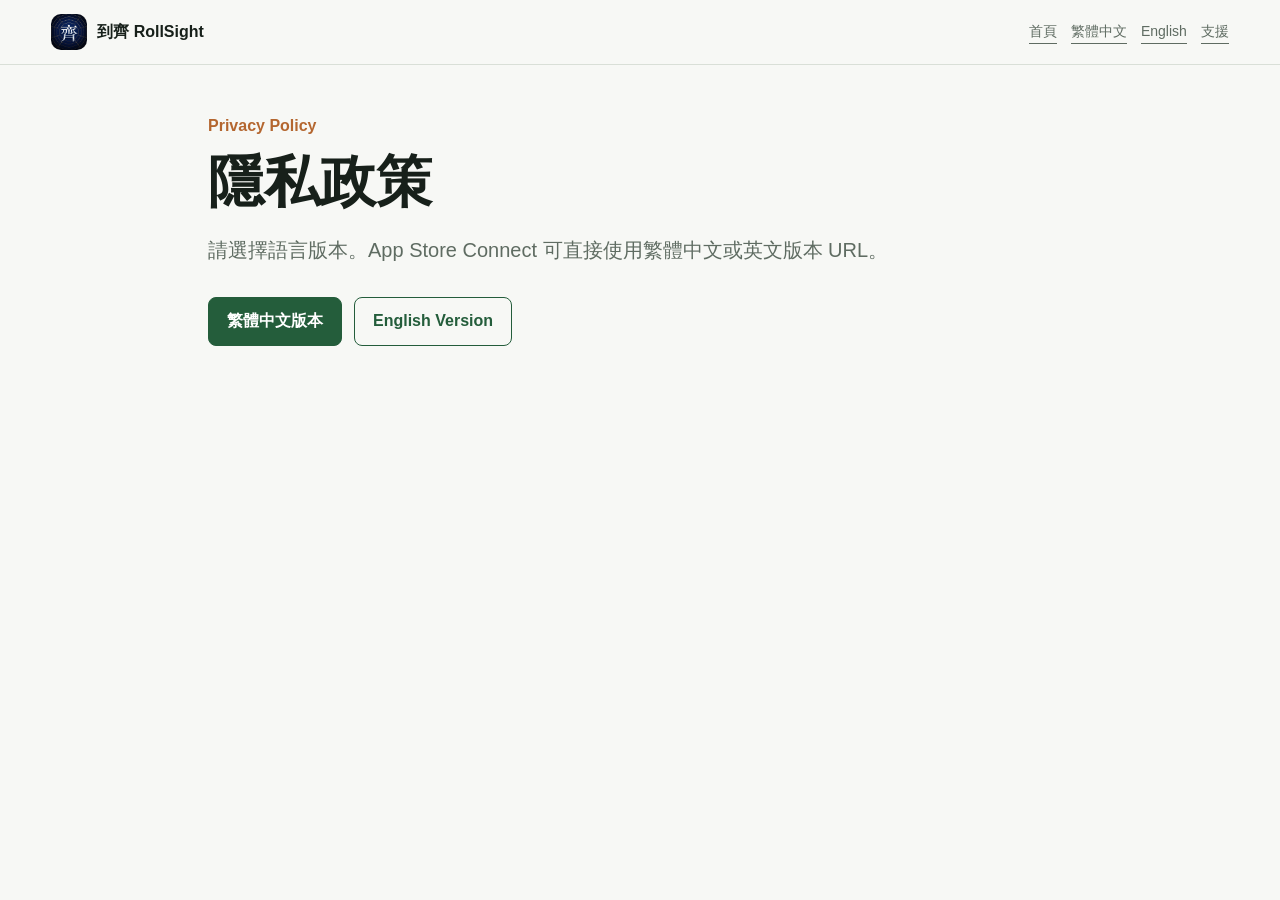
==== privacy/index.html @ 15515a3c "Create RollSight public website" ====
<!doctype html>
<html lang="zh-Hant">
<head>
  <meta charset="utf-8">
  <meta name="viewport" content="width=device-width, initial-scale=1">
  <title>RollSight Privacy Policy</title>
  <meta name="description" content="RollSight 隱私政策與 Privacy Policy。">
  <link rel="icon" href="../assets/icon.png">
  <link rel="stylesheet" href="../styles.css">
</head>
<body class="policy-page">
  <header class="site-header">
    <a class="brand" href="../"><img src="../assets/icon.png" alt="" width="36" height="36"><span>到齊 RollSight</span></a>
    <nav aria-label="主要導覽">
      <a href="../">首頁</a>
      <a href="./index.zh-Hant.html">繁體中文</a>
      <a href="./index.en.html">English</a>
      <a href="../support/">支援</a>
    </nav>
  </header>
  <main>
    <p class="eyebrow">Privacy Policy</p>
    <h1>隱私政策</h1>
    <p class="lead">請選擇語言版本。App Store Connect 可直接使用繁體中文或英文版本 URL。</p>
    <div class="hero-actions">
      <a class="button primary" href="./index.zh-Hant.html">繁體中文版本</a>
      <a class="button secondary" href="./index.en.html">English Version</a>
    </div>
  </main>
</body>
</html>
---- styles.css ----
:root {
  color-scheme: light;
  --bg: #f7f8f5;
  --ink: #17201a;
  --muted: #5f6c62;
  --line: #d9dfd7;
  --panel: #ffffff;
  --primary: #245d3b;
  --primary-ink: #ffffff;
  --accent: #b4662f;
  --soft: #e8eee5;
  font-family: -apple-system, BlinkMacSystemFont, "Segoe UI", "Noto Sans TC", sans-serif;
}

* { box-sizing: border-box; }

body {
  margin: 0;
  background: var(--bg);
  color: var(--ink);
  line-height: 1.65;
}

a { color: inherit; }

.site-header {
  position: sticky;
  top: 0;
  z-index: 10;
  display: flex;
  align-items: center;
  justify-content: space-between;
  gap: 24px;
  padding: 14px clamp(18px, 4vw, 56px);
  background: rgba(247, 248, 245, 0.94);
  border-bottom: 1px solid var(--line);
  backdrop-filter: blur(16px);
}

.brand {
  display: inline-flex;
  align-items: center;
  gap: 10px;
  text-decoration: none;
  font-weight: 800;
}

.brand img {
  border-radius: 10px;
}

nav {
  display: flex;
  flex-wrap: wrap;
  gap: 14px;
  font-size: 14px;
  color: var(--muted);
}

nav a,
.site-footer a,
.text-link {
  text-decoration: none;
  border-bottom: 1px solid currentColor;
}

.hero {
  display: grid;
  grid-template-columns: minmax(0, 1.45fr) minmax(280px, 0.55fr);
  gap: clamp(28px, 5vw, 72px);
  align-items: center;
  min-height: 78vh;
  padding: clamp(56px, 8vw, 104px) clamp(18px, 6vw, 88px) clamp(36px, 6vw, 72px);
}

.eyebrow {
  margin: 0 0 14px;
  color: var(--accent);
  font-weight: 800;
}

h1, h2, h3, p { margin-top: 0; }

h1 {
  max-width: 760px;
  margin-bottom: 22px;
  font-size: clamp(42px, 7vw, 84px);
  line-height: 1.05;
}

h2 {
  margin-bottom: 24px;
  font-size: clamp(28px, 4vw, 44px);
  line-height: 1.15;
}

h3 {
  margin-bottom: 10px;
  font-size: 20px;
}

.lead {
  max-width: 720px;
  color: var(--muted);
  font-size: 20px;
}

.hero-actions {
  display: flex;
  flex-wrap: wrap;
  gap: 12px;
  margin-top: 30px;
}

.button {
  display: inline-flex;
  align-items: center;
  justify-content: center;
  min-height: 46px;
  padding: 10px 18px;
  border: 1px solid var(--primary);
  border-radius: 8px;
  text-decoration: none;
  font-weight: 750;
}

.button.primary {
  background: var(--primary);
  color: var(--primary-ink);
}

.button.secondary {
  background: transparent;
  color: var(--primary);
}

.hero-card {
  padding: 24px;
  background: var(--panel);
  border: 1px solid var(--line);
  border-radius: 8px;
  box-shadow: 0 18px 42px rgba(23, 32, 26, 0.08);
}

.hero-card img {
  width: 104px;
  height: 104px;
  border-radius: 24px;
  display: block;
  margin-bottom: 22px;
}

dl, dd { margin: 0; }

.hero-card div {
  display: flex;
  justify-content: space-between;
  gap: 16px;
  padding: 12px 0;
  border-top: 1px solid var(--line);
}

dt {
  color: var(--muted);
}

dd {
  font-weight: 800;
  text-align: right;
}

.section {
  padding: clamp(52px, 7vw, 88px) clamp(18px, 6vw, 88px);
}

.band {
  background: var(--soft);
  border-block: 1px solid var(--line);
}

.feature-grid {
  display: grid;
  grid-template-columns: repeat(4, minmax(0, 1fr));
  gap: 14px;
}

article {
  min-height: 210px;
  padding: 22px;
  background: var(--panel);
  border: 1px solid var(--line);
  border-radius: 8px;
}

article p,
.steps span,
.narrow {
  color: var(--muted);
}

.steps {
  display: grid;
  grid-template-columns: repeat(4, minmax(0, 1fr));
  gap: 16px;
  margin: 0;
  padding: 0;
  list-style: none;
}

.steps li {
  padding-top: 18px;
  border-top: 3px solid var(--primary);
}

.steps strong,
.steps span {
  display: block;
}

.narrow {
  max-width: 760px;
  font-size: 18px;
}

.site-footer {
  display: flex;
  flex-wrap: wrap;
  gap: 16px;
  justify-content: space-between;
  padding: 24px clamp(18px, 4vw, 56px);
  color: var(--muted);
  border-top: 1px solid var(--line);
}

.policy-page main {
  max-width: 900px;
  margin: 0 auto;
  padding: 48px 18px 80px;
}

.policy-page h1 {
  font-size: clamp(34px, 5vw, 56px);
}

.policy-page table {
  width: 100%;
  border-collapse: collapse;
  margin: 24px 0;
  overflow-wrap: anywhere;
}

.policy-page th,
.policy-page td {
  padding: 12px;
  border: 1px solid var(--line);
  vertical-align: top;
  text-align: left;
}

.policy-page th {
  background: var(--soft);
}

@media (max-width: 920px) {
  .hero,
  .feature-grid,
  .steps {
    grid-template-columns: 1fr;
  }

  .hero {
    min-height: auto;
  }

  .site-header {
    align-items: flex-start;
    flex-direction: column;
  }
}
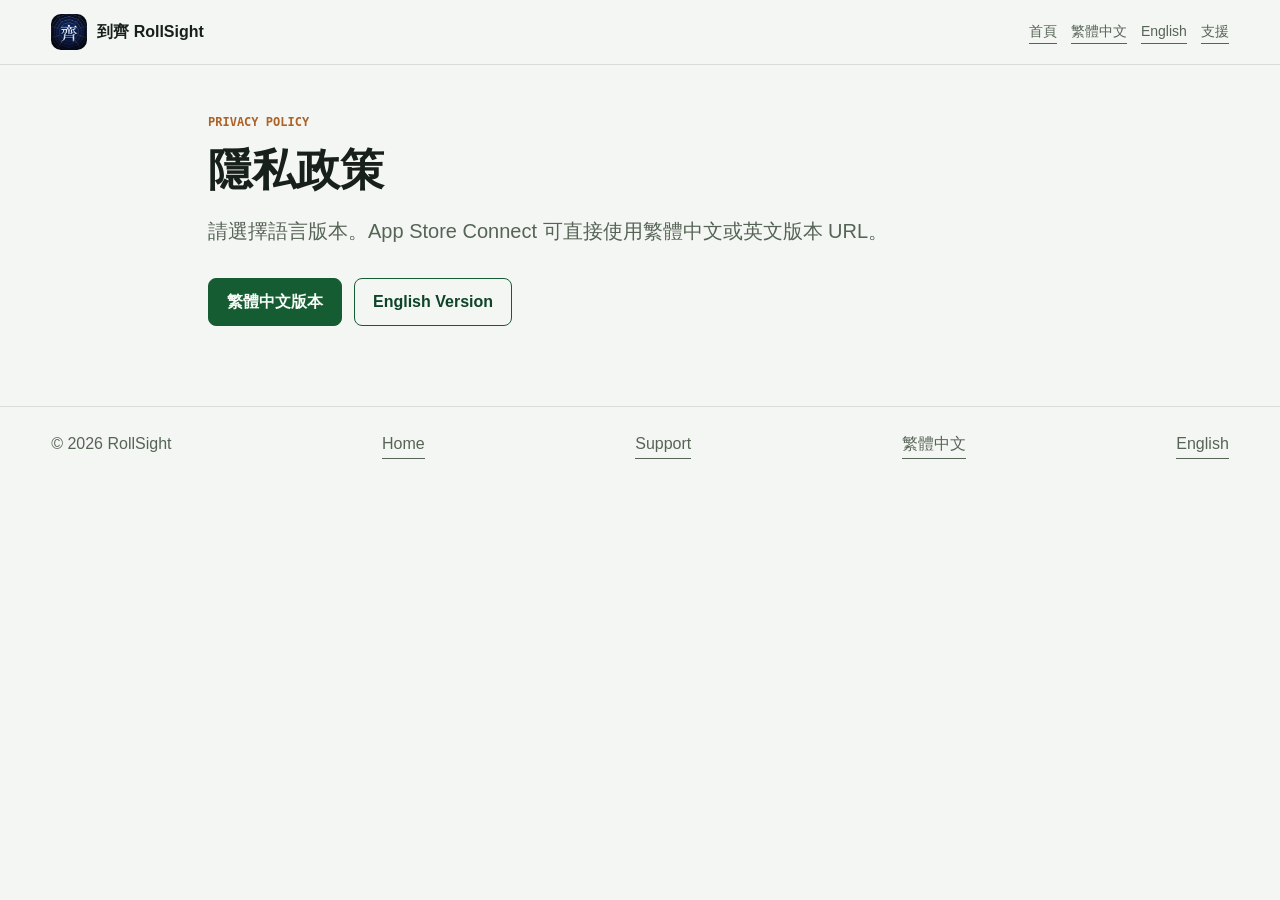
==== commit fdd3fbb2: "feat: reinforce policy support navigation" ====
--- a/privacy/index.html
+++ b/privacy/index.html
@@ -27,5 +27,12 @@
       <a class="button secondary" href="./index.en.html">English Version</a>
     </div>
   </main>
+  <footer class="site-footer">
+    <span>© 2026 RollSight</span>
+    <a href="../">Home</a>
+    <a href="../support/">Support</a>
+    <a href="./index.zh-Hant.html">繁體中文</a>
+    <a href="./index.en.html">English</a>
+  </footer>
 </body>
 </html>
--- a/styles.css
+++ b/styles.css
@@ -1,24 +1,82 @@
 :root {
   color-scheme: light;
-  --bg: #f7f8f5;
-  --ink: #17201a;
-  --muted: #5f6c62;
-  --line: #d9dfd7;
-  --panel: #ffffff;
-  --primary: #245d3b;
-  --primary-ink: #ffffff;
-  --accent: #b4662f;
-  --soft: #e8eee5;
-  font-family: -apple-system, BlinkMacSystemFont, "Segoe UI", "Noto Sans TC", sans-serif;
+
+  --font-sans: -apple-system, BlinkMacSystemFont, "Segoe UI", "Noto Sans TC", "PingFang TC", sans-serif;
+  --font-mono: "SF Mono", "JetBrains Mono", ui-monospace, Menlo, Consolas, monospace;
+
+  --site-surface-page: #f4f6f3;
+  --site-surface-panel: #ffffff;
+  --site-surface-soft: #e9eee8;
+  --site-surface-raised: #fbfcfa;
+  --site-text-primary: #17201a;
+  --site-text-secondary: #566456;
+  --site-text-muted: #738074;
+  --site-text-inverse: #f7fbf7;
+  --site-border-subtle: rgba(50, 68, 52, 0.14);
+  --site-border-strong: rgba(50, 68, 52, 0.28);
+  --site-primary: #155c33;
+  --site-primary-strong: #0f4428;
+  --site-accent: #255fb7;
+  --site-warning: #ad6228;
+  --site-shadow-card: 0 18px 42px rgba(23, 32, 26, 0.08);
+
+  --site-card-radius: 8px;
+  --site-frame-radius: 12px;
+  --site-pill-radius: 999px;
+
+  --site-status-present: #2e7d32;
+  --site-status-incident: #c62828;
+  --site-status-pending: #616161;
+  --site-status-surface: rgba(46, 125, 50, 0.12);
+  --site-status-border: rgba(46, 125, 50, 0.35);
+
+  --theme-preview-bg: var(--site-surface-page);
+  --theme-preview-surface: var(--site-surface-panel);
+  --theme-preview-surface-soft: var(--site-surface-soft);
+  --theme-preview-text: var(--site-text-primary);
+  --theme-preview-muted: var(--site-text-secondary);
+  --theme-preview-border: var(--site-border-subtle);
+  --theme-preview-primary: var(--site-primary);
+  --theme-preview-present: var(--site-status-present);
+  --theme-preview-incident: var(--site-status-incident);
+  --theme-preview-pending: var(--site-status-pending);
+
+  font-family: var(--font-sans);
+}
+
+@media (prefers-color-scheme: dark) {
+  :root {
+    color-scheme: dark;
+    --site-surface-page: #050606;
+    --site-surface-panel: #1c1e1e;
+    --site-surface-soft: #121414;
+    --site-surface-raised: #262828;
+    --site-text-primary: #e4e7e9;
+    --site-text-secondary: #a8b0b8;
+    --site-text-muted: #88929c;
+    --site-text-inverse: #07100b;
+    --site-border-subtle: rgba(180, 195, 210, 0.15);
+    --site-border-strong: rgba(180, 195, 210, 0.3);
+    --site-primary: #387ef0;
+    --site-primary-strong: #5a94e6;
+    --site-accent: #06c755;
+    --site-warning: #ffa000;
+    --site-shadow-card: 0 18px 42px rgba(0, 0, 0, 0.38);
+  }
 }
 
 * { box-sizing: border-box; }
+
+html {
+  scroll-behavior: smooth;
+}
 
 body {
   margin: 0;
-  background: var(--bg);
-  color: var(--ink);
+  background: var(--site-surface-page);
+  color: var(--site-text-primary);
   line-height: 1.65;
+  overflow-x: hidden;
 }
 
 a { color: inherit; }
@@ -32,8 +90,8 @@
   justify-content: space-between;
   gap: 24px;
   padding: 14px clamp(18px, 4vw, 56px);
-  background: rgba(247, 248, 245, 0.94);
-  border-bottom: 1px solid var(--line);
+  background: color-mix(in srgb, var(--site-surface-page) 94%, transparent);
+  border-bottom: 1px solid var(--site-border-subtle);
   backdrop-filter: blur(16px);
 }
 
@@ -54,7 +112,7 @@
   flex-wrap: wrap;
   gap: 14px;
   font-size: 14px;
-  color: var(--muted);
+  color: var(--site-text-secondary);
 }
 
 nav a,
@@ -65,18 +123,43 @@
 }
 
 .hero {
-  display: grid;
-  grid-template-columns: minmax(0, 1.45fr) minmax(280px, 0.55fr);
+  position: relative;
+  display: grid;
+  grid-template-columns: minmax(0, 1.08fr) minmax(320px, 0.72fr);
   gap: clamp(28px, 5vw, 72px);
-  align-items: center;
-  min-height: 78vh;
-  padding: clamp(56px, 8vw, 104px) clamp(18px, 6vw, 88px) clamp(36px, 6vw, 72px);
+  align-items: end;
+  min-height: 82vh;
+  padding: clamp(44px, 7vw, 88px) clamp(18px, 6vw, 88px) clamp(26px, 5vw, 48px);
+}
+
+.hero-copy,
+.hero-showcase {
+  min-width: 0;
+}
+
+.eyebrow,
+.micro-label {
+  font-family: var(--font-mono);
+  font-size: 12px;
+  font-weight: 800;
+  letter-spacing: 0;
+  text-transform: uppercase;
 }
 
 .eyebrow {
   margin: 0 0 14px;
-  color: var(--accent);
-  font-weight: 800;
+  color: var(--site-warning);
+}
+
+.micro-label {
+  display: inline-flex;
+  width: fit-content;
+  margin-bottom: 16px;
+  padding: 4px 8px;
+  color: var(--site-accent);
+  background: color-mix(in srgb, var(--site-accent) 10%, transparent);
+  border: 1px solid color-mix(in srgb, var(--site-accent) 28%, transparent);
+  border-radius: var(--site-pill-radius);
 }
 
 h1, h2, h3, p { margin-top: 0; }
@@ -84,13 +167,18 @@
 h1 {
   max-width: 760px;
   margin-bottom: 22px;
-  font-size: clamp(42px, 7vw, 84px);
+  font-size: 56px;
   line-height: 1.05;
+  overflow-wrap: anywhere;
+}
+
+h1 span {
+  display: block;
 }
 
 h2 {
   margin-bottom: 24px;
-  font-size: clamp(28px, 4vw, 44px);
+  font-size: 36px;
   line-height: 1.15;
 }
 
@@ -101,14 +189,16 @@
 
 .lead {
   max-width: 720px;
-  color: var(--muted);
+  color: var(--site-text-secondary);
   font-size: 20px;
+  overflow-wrap: anywhere;
 }
 
 .hero-actions {
   display: flex;
   flex-wrap: wrap;
   gap: 12px;
+  max-width: 100%;
   margin-top: 30px;
 }
 
@@ -118,84 +208,508 @@
   justify-content: center;
   min-height: 46px;
   padding: 10px 18px;
-  border: 1px solid var(--primary);
-  border-radius: 8px;
+  border: 1px solid var(--site-primary);
+  border-radius: var(--site-card-radius);
   text-decoration: none;
   font-weight: 750;
+  white-space: nowrap;
 }
 
 .button.primary {
-  background: var(--primary);
-  color: var(--primary-ink);
+  background: var(--site-primary);
+  color: var(--site-text-inverse);
 }
 
 .button.secondary {
   background: transparent;
-  color: var(--primary);
-}
-
-.hero-card {
-  padding: 24px;
-  background: var(--panel);
-  border: 1px solid var(--line);
-  border-radius: 8px;
-  box-shadow: 0 18px 42px rgba(23, 32, 26, 0.08);
-}
-
-.hero-card img {
-  width: 104px;
-  height: 104px;
-  border-radius: 24px;
+  color: var(--site-primary-strong);
+}
+
+.hero-showcase {
+  display: grid;
+  justify-items: center;
+  gap: 14px;
+}
+
+.phone-frame {
+  width: min(100%, 330px);
+  max-height: 66vh;
+  padding: 10px;
+  overflow: hidden;
+  background: linear-gradient(180deg, #1b2020, #070909);
+  border: 1px solid var(--site-border-strong);
+  border-radius: 30px;
+  box-shadow: 0 28px 64px rgba(23, 32, 26, 0.2);
+}
+
+.phone-frame img {
   display: block;
-  margin-bottom: 22px;
+  width: 100%;
+  height: auto;
+  border-radius: 22px;
 }
 
 dl, dd { margin: 0; }
 
-.hero-card div {
-  display: flex;
-  justify-content: space-between;
-  gap: 16px;
-  padding: 12px 0;
-  border-top: 1px solid var(--line);
+.hero-metrics {
+  display: grid;
+  grid-template-columns: repeat(3, minmax(0, 1fr));
+  width: min(100%, 420px);
+  background: var(--site-surface-panel);
+  border: 1px solid var(--site-border-subtle);
+  border-radius: var(--site-card-radius);
+  box-shadow: var(--site-shadow-card);
+}
+
+.hero-metrics div {
+  min-width: 0;
+  padding: 12px;
+  border-inline-start: 1px solid var(--site-border-subtle);
+}
+
+.hero-metrics div:first-child {
+  border-inline-start: 0;
+}
+
+.hero-next {
+  position: absolute;
+  right: clamp(18px, 6vw, 88px);
+  bottom: 12px;
+  color: var(--site-text-secondary);
+  font-size: 14px;
+  text-decoration: none;
+  border-bottom: 1px solid currentColor;
 }
 
 dt {
-  color: var(--muted);
+  color: var(--site-text-secondary);
 }
 
 dd {
   font-weight: 800;
-  text-align: right;
+  overflow-wrap: anywhere;
 }
 
 .section {
   padding: clamp(52px, 7vw, 88px) clamp(18px, 6vw, 88px);
 }
 
+.homepage-tabs {
+  border-top: 1px solid var(--site-border-subtle);
+}
+
+.tab-list {
+  position: sticky;
+  top: 65px;
+  z-index: 8;
+  display: flex;
+  gap: 8px;
+  padding: 12px clamp(18px, 6vw, 88px);
+  overflow-x: auto;
+  background: color-mix(in srgb, var(--site-surface-page) 94%, transparent);
+  border-bottom: 1px solid var(--site-border-subtle);
+  backdrop-filter: blur(16px);
+}
+
+.tab-button {
+  display: inline-flex;
+  align-items: center;
+  justify-content: center;
+  min-height: 44px;
+  padding: 8px 14px;
+  color: var(--site-text-secondary);
+  border: 1px solid var(--site-border-subtle);
+  border-radius: var(--site-card-radius);
+  text-decoration: none;
+  white-space: nowrap;
+}
+
+.tab-button[aria-selected="true"] {
+  color: var(--site-text-inverse);
+  background: var(--site-primary);
+  border-color: var(--site-primary);
+}
+
+.tab-panel[hidden] {
+  display: none;
+}
+
+.section-heading {
+  max-width: 900px;
+  margin-bottom: 28px;
+}
+
 .band {
-  background: var(--soft);
-  border-block: 1px solid var(--line);
+  background: var(--site-surface-soft);
+  border-block: 1px solid var(--site-border-subtle);
 }
 
 .feature-grid {
   display: grid;
   grid-template-columns: repeat(4, minmax(0, 1fr));
   gap: 14px;
+}
+
+.feature-grid-pillars {
+  grid-template-columns: repeat(5, minmax(0, 1fr));
+}
+
+.quickstart-grid,
+.manual-index {
+  display: grid;
+  grid-template-columns: repeat(4, minmax(0, 1fr));
+  gap: 14px;
+}
+
+.quickstart-grid {
+  grid-template-columns: repeat(5, minmax(0, 1fr));
+}
+
+.manual-index {
+  grid-template-columns: repeat(5, minmax(0, 1fr));
 }
 
 article {
   min-height: 210px;
   padding: 22px;
-  background: var(--panel);
-  border: 1px solid var(--line);
-  border-radius: 8px;
+  background: var(--site-surface-panel);
+  border: 1px solid var(--site-border-subtle);
+  border-radius: var(--site-card-radius);
 }
 
 article p,
 .steps span,
 .narrow {
-  color: var(--muted);
+  color: var(--site-text-secondary);
+}
+
+.feature-card {
+  display: flex;
+  flex-direction: column;
+  gap: 12px;
+}
+
+.pillar-visual {
+  display: grid;
+  gap: 8px;
+  min-height: 112px;
+  padding: 12px;
+  color: var(--site-text-primary);
+  background: var(--site-surface-soft);
+  border: 1px solid var(--site-border-subtle);
+  border-radius: var(--site-card-radius);
+}
+
+.pillar-visual span,
+.pillar-visual strong {
+  display: inline-flex;
+  align-items: center;
+  justify-content: center;
+  min-height: 28px;
+  padding: 4px 8px;
+  background: var(--site-surface-panel);
+  border: 1px solid var(--site-border-subtle);
+  border-radius: var(--site-card-radius);
+  font-size: 13px;
+  font-weight: 800;
+}
+
+.seat-map-visual {
+  grid-template-columns: repeat(4, minmax(0, 1fr));
+}
+
+.seat-map-visual span {
+  min-height: 22px;
+  padding: 0;
+}
+
+.seat-map-visual span:nth-child(3n + 1) {
+  background: color-mix(in srgb, var(--site-primary) 18%, var(--site-surface-panel));
+}
+
+.report-visual {
+  grid-template-columns: repeat(2, minmax(0, 1fr));
+}
+
+.report-visual strong {
+  color: var(--site-primary-strong);
+  font-family: var(--font-mono);
+  font-size: 20px;
+}
+
+.inbox-visual,
+.trust-visual {
+  align-content: center;
+}
+
+.theme-section {
+  background:
+    linear-gradient(180deg, var(--site-surface-page), var(--site-surface-soft));
+  border-top: 1px solid var(--site-border-subtle);
+}
+
+.screenshot-section {
+  background: var(--site-surface-raised);
+  border-top: 1px solid var(--site-border-subtle);
+}
+
+.screenshot-grid {
+  display: grid;
+  grid-template-columns: repeat(3, minmax(0, 1fr));
+  gap: 18px;
+  max-width: 1180px;
+}
+
+figure {
+  margin: 0;
+  padding: 18px;
+  background: var(--site-surface-panel);
+  border: 1px solid var(--site-border-subtle);
+  border-radius: var(--site-card-radius);
+}
+
+figure img {
+  display: block;
+  width: min(100%, 300px);
+  height: auto;
+  margin: 0 auto;
+  border: 1px solid var(--site-border-subtle);
+  border-radius: 24px;
+  box-shadow: var(--site-shadow-card);
+}
+
+figcaption {
+  margin-top: 14px;
+  color: var(--site-text-secondary);
+  font-size: 15px;
+}
+
+.theme-grid,
+.theme-switcher {
+  display: grid;
+  grid-template-columns: repeat(5, minmax(180px, 1fr));
+  gap: 14px;
+}
+
+.theme-switcher {
+  grid-template-columns: minmax(220px, 0.7fr) minmax(280px, 1fr);
+  align-items: stretch;
+}
+
+.theme-options {
+  display: grid;
+  gap: 10px;
+}
+
+.theme-option {
+  display: grid;
+  grid-template-columns: auto 1fr auto;
+  align-items: center;
+  gap: 10px;
+  min-height: 48px;
+  padding: 10px 12px;
+  color: var(--site-text-primary);
+  background: var(--site-surface-panel);
+  border: 1px solid var(--site-border-subtle);
+  border-radius: var(--site-card-radius);
+  font: inherit;
+  text-align: left;
+}
+
+.theme-option[aria-pressed="true"] {
+  border-color: var(--site-primary);
+  box-shadow: inset 0 0 0 1px var(--site-primary);
+}
+
+.theme-option small {
+  min-width: 36px;
+  color: var(--site-primary-strong);
+  font-size: 12px;
+  font-weight: 800;
+  text-align: right;
+}
+
+.theme-swatch {
+  width: 18px;
+  height: 18px;
+  background: var(--theme-preview-primary);
+  border: 1px solid var(--site-border-strong);
+  border-radius: var(--site-pill-radius);
+}
+
+.theme-option[data-theme-option="dark"] .theme-swatch {
+  background: #387ef0;
+}
+
+.theme-option[data-theme-option="lowlight"] .theme-swatch {
+  background: #8c1923;
+}
+
+.theme-option[data-theme-option="camo"] .theme-swatch {
+  background: #8a9279;
+}
+
+.theme-option[data-theme-option="nv"] .theme-swatch {
+  background: #00ff41;
+}
+
+.theme-card {
+  min-height: 0;
+  color: var(--theme-preview-text);
+  background: var(--theme-preview-bg);
+  border-color: var(--theme-preview-border);
+  box-shadow: none;
+}
+
+.theme-card h3 {
+  color: var(--theme-preview-text);
+}
+
+.theme-card .micro-label {
+  color: var(--theme-preview-primary);
+  background: color-mix(in srgb, var(--theme-preview-primary) 14%, transparent);
+  border-color: color-mix(in srgb, var(--theme-preview-primary) 42%, transparent);
+}
+
+[data-theme-preview="light"] {
+  --theme-preview-bg: #f2f4f2;
+  --theme-preview-surface: #ffffff;
+  --theme-preview-surface-soft: #e8ece8;
+  --theme-preview-text: #1c201c;
+  --theme-preview-muted: #5a695a;
+  --theme-preview-border: rgba(60, 80, 60, 0.2);
+  --theme-preview-primary: #006e2b;
+  --theme-preview-present: #2e7d32;
+  --theme-preview-incident: #c62828;
+  --theme-preview-pending: #616161;
+}
+
+[data-theme-preview="dark"] {
+  --theme-preview-bg: #000000;
+  --theme-preview-surface: #1c1e1e;
+  --theme-preview-surface-soft: #303232;
+  --theme-preview-text: #e4e7e9;
+  --theme-preview-muted: #9ba3ac;
+  --theme-preview-border: rgba(180, 195, 210, 0.3);
+  --theme-preview-primary: #387ef0;
+  --theme-preview-present: #4caf50;
+  --theme-preview-incident: #e53935;
+  --theme-preview-pending: #9e9e9e;
+}
+
+[data-theme-preview="lowlight"] {
+  --theme-preview-bg: #020101;
+  --theme-preview-surface: #080304;
+  --theme-preview-surface-soft: #1a0a0d;
+  --theme-preview-text: #af1e2d;
+  --theme-preview-muted: #641620;
+  --theme-preview-border: rgba(80, 18, 25, 0.5);
+  --theme-preview-primary: #8c1923;
+  --theme-preview-present: #c82430;
+  --theme-preview-incident: #5a080e;
+  --theme-preview-pending: #3c0c12;
+}
+
+[data-theme-preview="camo"] {
+  --theme-preview-bg: #242a1f;
+  --theme-preview-surface: #2e3526;
+  --theme-preview-surface-soft: #48523a;
+  --theme-preview-text: #eaebe1;
+  --theme-preview-muted: #bcbfae;
+  --theme-preview-border: rgba(103, 110, 88, 0.5);
+  --theme-preview-primary: #8a9279;
+  --theme-preview-present: #7e945e;
+  --theme-preview-incident: #a65c4c;
+  --theme-preview-pending: #757e69;
+}
+
+[data-theme-preview="nv"] {
+  --theme-preview-bg: #000000;
+  --theme-preview-surface: #0a0f0a;
+  --theme-preview-surface-soft: #0f1a0f;
+  --theme-preview-text: #00ff41;
+  --theme-preview-muted: #00cc33;
+  --theme-preview-border: rgba(0, 77, 24, 0.5);
+  --theme-preview-primary: #00ff41;
+  --theme-preview-present: #00ff41;
+  --theme-preview-incident: #ff3300;
+  --theme-preview-pending: #009922;
+}
+
+.screenshot-frame {
+  margin-top: 18px;
+  padding: 14px;
+  background: var(--theme-preview-surface);
+  border: 1px solid var(--theme-preview-border);
+  border-radius: var(--site-frame-radius);
+  box-shadow: inset 0 0 0 1px color-mix(in srgb, var(--theme-preview-primary) 12%, transparent);
+}
+
+.frame-bar {
+  width: 42%;
+  height: 5px;
+  margin-bottom: 16px;
+  background: var(--theme-preview-primary);
+  border-radius: var(--site-pill-radius);
+}
+
+.mock-row {
+  display: flex;
+  align-items: center;
+  justify-content: space-between;
+  gap: 12px;
+  padding: 12px;
+  color: var(--theme-preview-text);
+  background: var(--theme-preview-surface-soft);
+  border: 1px solid var(--theme-preview-border);
+  border-radius: var(--site-card-radius);
+}
+
+.mock-row span,
+.mock-row b {
+  font-family: var(--font-mono);
+  font-size: 13px;
+}
+
+.mock-row span {
+  color: var(--theme-preview-primary);
+  font-weight: 800;
+}
+
+.pill-row {
+  display: flex;
+  flex-wrap: wrap;
+  gap: 8px;
+  margin-top: 12px;
+}
+
+.status-pill {
+  display: inline-flex;
+  align-items: center;
+  min-height: 26px;
+  padding: 3px 8px;
+  font-size: 12px;
+  font-weight: 800;
+  border: 1px solid;
+  border-radius: var(--site-pill-radius);
+}
+
+.status-pill.present {
+  color: var(--theme-preview-present);
+  background: color-mix(in srgb, var(--theme-preview-present) 14%, transparent);
+  border-color: color-mix(in srgb, var(--theme-preview-present) 45%, transparent);
+}
+
+.status-pill.incident {
+  color: var(--theme-preview-incident);
+  background: color-mix(in srgb, var(--theme-preview-incident) 14%, transparent);
+  border-color: color-mix(in srgb, var(--theme-preview-incident) 45%, transparent);
+}
+
+.status-pill.pending {
+  color: var(--theme-preview-pending);
+  background: color-mix(in srgb, var(--theme-preview-pending) 14%, transparent);
+  border-color: color-mix(in srgb, var(--theme-preview-pending) 45%, transparent);
 }
 
 .steps {
@@ -207,9 +721,13 @@
   list-style: none;
 }
 
+.steps-five {
+  grid-template-columns: repeat(5, minmax(0, 1fr));
+}
+
 .steps li {
   padding-top: 18px;
-  border-top: 3px solid var(--primary);
+  border-top: 3px solid var(--site-primary);
 }
 
 .steps strong,
@@ -228,8 +746,27 @@
   gap: 16px;
   justify-content: space-between;
   padding: 24px clamp(18px, 4vw, 56px);
-  color: var(--muted);
-  border-top: 1px solid var(--line);
+  color: var(--site-text-secondary);
+  border-top: 1px solid var(--site-border-subtle);
+}
+
+.manual-section {
+  display: flex;
+  align-items: end;
+  justify-content: space-between;
+  gap: 24px;
+  background: var(--site-surface-soft);
+  border-top: 1px solid var(--site-border-subtle);
+}
+
+.manual-copy {
+  max-width: 760px;
+}
+
+.manual-actions {
+  display: flex;
+  flex-wrap: wrap;
+  gap: 12px;
 }
 
 .policy-page main {
@@ -239,7 +776,7 @@
 }
 
 .policy-page h1 {
-  font-size: clamp(34px, 5vw, 56px);
+  font-size: 44px;
 }
 
 .policy-page table {
@@ -252,28 +789,137 @@
 .policy-page th,
 .policy-page td {
   padding: 12px;
-  border: 1px solid var(--line);
+  border: 1px solid var(--site-border-subtle);
   vertical-align: top;
   text-align: left;
 }
 
 .policy-page th {
-  background: var(--soft);
+  background: var(--site-surface-soft);
+}
+
+@media (max-width: 1180px) {
+  .theme-grid,
+  .theme-switcher,
+  .feature-grid-pillars,
+  .quickstart-grid,
+  .manual-index,
+  .steps-five {
+    grid-template-columns: repeat(2, minmax(0, 1fr));
+  }
 }
 
 @media (max-width: 920px) {
   .hero,
+  .theme-switcher,
   .feature-grid,
-  .steps {
+  .quickstart-grid,
+  .manual-index,
+  .steps,
+  .steps-five,
+  .screenshot-grid {
     grid-template-columns: 1fr;
   }
 
   .hero {
     min-height: auto;
+    align-items: start;
+    padding-bottom: 54px;
   }
 
   .site-header {
     align-items: flex-start;
     flex-direction: column;
   }
-}
+
+  .tab-list {
+    top: 113px;
+  }
+
+  .manual-section {
+    align-items: flex-start;
+    flex-direction: column;
+  }
+
+  .hero-next {
+    right: auto;
+    left: 30px;
+    bottom: 18px;
+  }
+}
+
+@media (max-width: 620px) {
+  .theme-grid {
+    grid-template-columns: 1fr;
+  }
+
+  .hero {
+    gap: 24px;
+    padding-top: 36px;
+  }
+
+  .hero-copy,
+  .hero-showcase {
+    max-width: calc(100vw - 60px);
+  }
+
+  h1 {
+    max-width: 300px;
+  }
+
+  .lead {
+    max-width: 280px;
+  }
+
+  .hero-actions {
+    display: grid;
+    grid-template-columns: repeat(2, minmax(0, 1fr));
+    width: min(100%, 330px);
+    gap: 10px;
+    margin-top: 22px;
+  }
+
+  .button {
+    min-height: 44px;
+    padding: 9px 10px;
+    font-size: 15px;
+  }
+
+  .phone-frame {
+    width: min(100%, 220px);
+    max-height: 24vh;
+    padding: 8px;
+    border-radius: 24px;
+  }
+
+  .phone-frame img {
+    border-radius: 18px;
+  }
+
+  h1 {
+    font-size: 34px;
+    word-break: break-all;
+  }
+
+  h2,
+  .policy-page h1 {
+    font-size: 30px;
+  }
+
+  .lead {
+    font-size: 17px;
+    word-break: break-all;
+  }
+
+  .hero-metrics {
+    display: none;
+  }
+
+  figure {
+    padding: 14px;
+  }
+
+  figure img {
+    width: min(100%, 240px);
+  }
+}
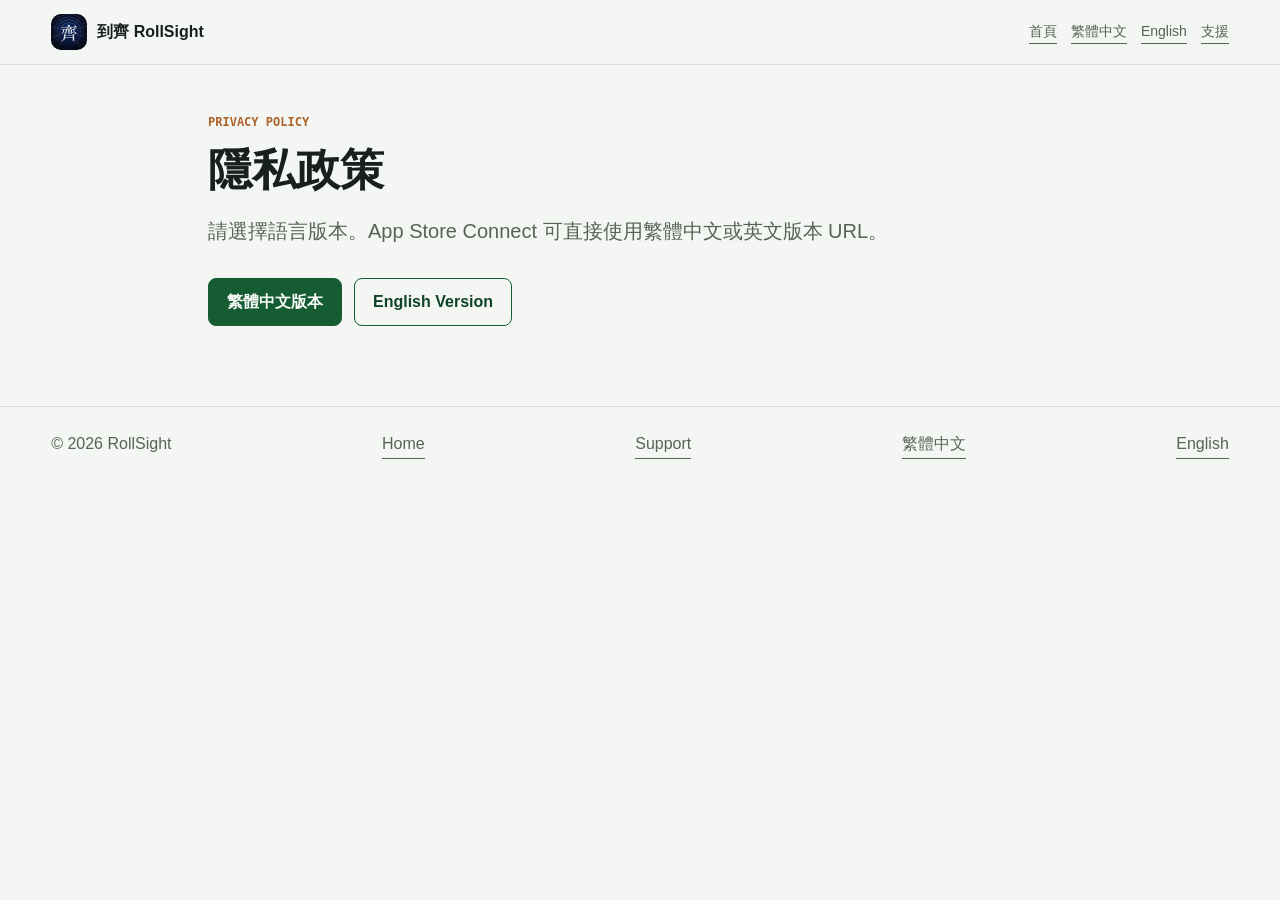
==== commit 6281e0e3: "Tighten RWD and asset QA" ====
--- a/privacy/index.html
+++ b/privacy/index.html
@@ -5,12 +5,12 @@
   <meta name="viewport" content="width=device-width, initial-scale=1">
   <title>RollSight Privacy Policy</title>
   <meta name="description" content="RollSight 隱私政策與 Privacy Policy。">
-  <link rel="icon" href="../assets/icon.png">
+  <link rel="icon" href="../assets/site-icon.png">
   <link rel="stylesheet" href="../styles.css">
 </head>
 <body class="policy-page">
   <header class="site-header">
-    <a class="brand" href="../"><img src="../assets/icon.png" alt="" width="36" height="36"><span>到齊 RollSight</span></a>
+    <a class="brand" href="../"><img src="../assets/site-icon.png" alt="" width="36" height="36"><span>到齊 RollSight</span></a>
     <nav aria-label="主要導覽">
       <a href="../">首頁</a>
       <a href="./index.zh-Hant.html">繁體中文</a>
--- a/styles.css
+++ b/styles.css
@@ -355,7 +355,8 @@
 }
 
 .quickstart-grid,
-.manual-index {
+.manual-index,
+.trust-grid {
   display: grid;
   grid-template-columns: repeat(4, minmax(0, 1fr));
   gap: 14px;
@@ -367,6 +368,11 @@
 
 .manual-index {
   grid-template-columns: repeat(5, minmax(0, 1fr));
+}
+
+.trust-grid {
+  grid-template-columns: repeat(3, minmax(0, 1fr));
+  max-width: 1080px;
 }
 
 article {
@@ -448,6 +454,11 @@
   border-top: 1px solid var(--site-border-subtle);
 }
 
+.trust-section {
+  background: var(--site-surface-page);
+  border-top: 1px solid var(--site-border-subtle);
+}
+
 .screenshot-section {
   background: var(--site-surface-raised);
   border-top: 1px solid var(--site-border-subtle);
@@ -779,6 +790,11 @@
   font-size: 44px;
 }
 
+.policy-page p,
+.policy-page li {
+  overflow-wrap: anywhere;
+}
+
 .policy-page table {
   width: 100%;
   border-collapse: collapse;
@@ -804,6 +820,7 @@
   .feature-grid-pillars,
   .quickstart-grid,
   .manual-index,
+  .trust-grid,
   .steps-five {
     grid-template-columns: repeat(2, minmax(0, 1fr));
   }
@@ -815,6 +832,7 @@
   .feature-grid,
   .quickstart-grid,
   .manual-index,
+  .trust-grid,
   .steps,
   .steps-five,
   .screenshot-grid {
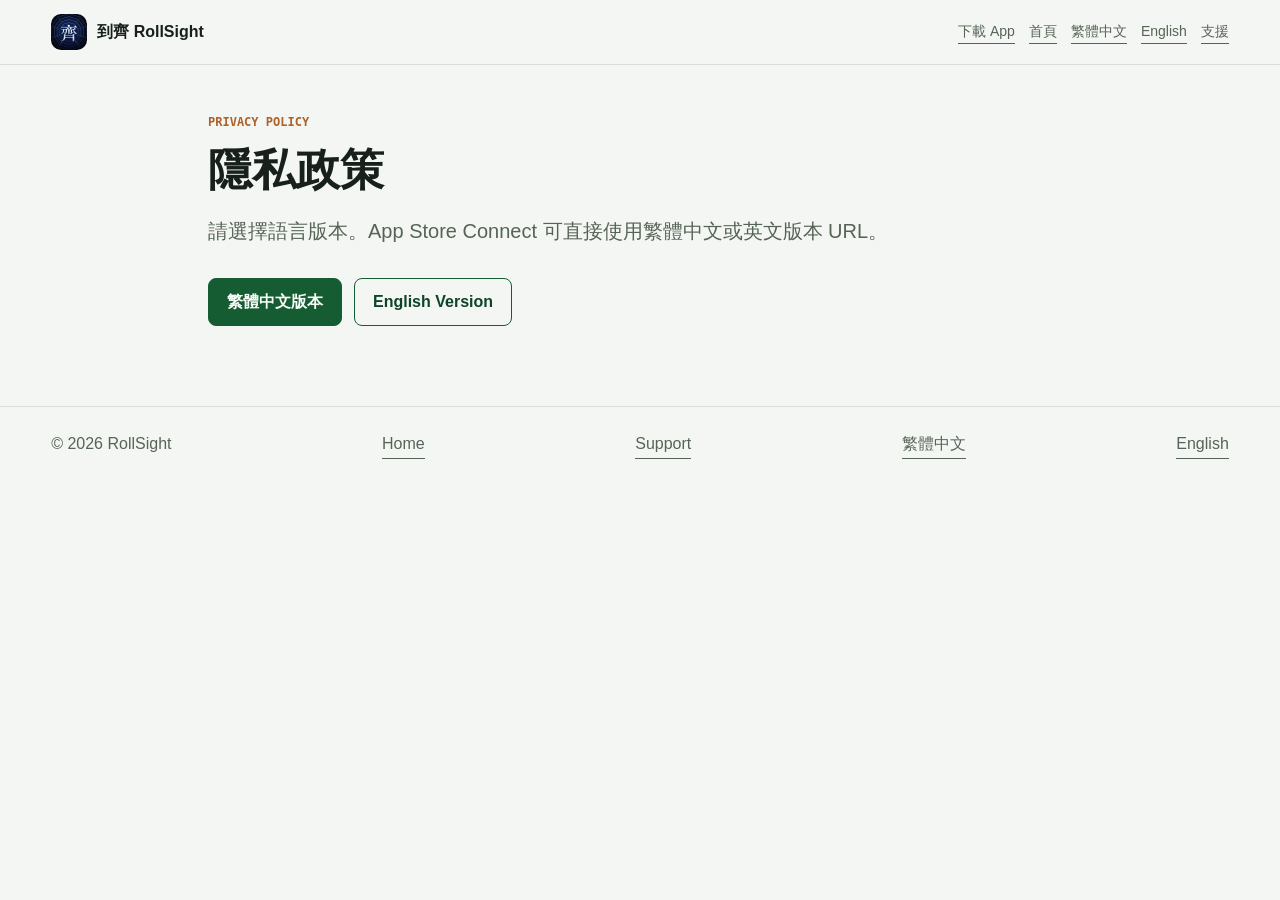
==== commit 94b87494: "Add App Store download links" ====
--- a/privacy/index.html
+++ b/privacy/index.html
@@ -12,6 +12,7 @@
   <header class="site-header">
     <a class="brand" href="../"><img src="../assets/site-icon.png" alt="" width="36" height="36"><span>到齊 RollSight</span></a>
     <nav aria-label="主要導覽">
+      <a href="https://apps.apple.com/tw/app/%E5%88%B0%E9%BD%8A-rollsight/id6762076423" target="_blank" rel="noopener noreferrer">下載 App</a>
       <a href="../">首頁</a>
       <a href="./index.zh-Hant.html">繁體中文</a>
       <a href="./index.en.html">English</a>
--- a/styles.css
+++ b/styles.css
@@ -464,16 +464,87 @@
   border-top: 1px solid var(--site-border-subtle);
 }
 
+.flow-stack {
+  display: grid;
+  gap: 18px;
+  max-width: 1440px;
+}
+
+.feature-flow {
+  display: grid;
+  grid-template-columns: minmax(220px, 0.42fr) minmax(0, 1fr);
+  gap: 22px;
+  align-items: start;
+  min-height: 0;
+  padding: 20px;
+}
+
+.feature-flow-compact .flow-track {
+  grid-template-columns: repeat(4, minmax(0, 1fr));
+  justify-content: start;
+}
+
+.flow-copy {
+  position: sticky;
+  top: 142px;
+  min-width: 0;
+}
+
+.flow-copy p {
+  color: var(--site-text-secondary);
+}
+
+.flow-track {
+  display: grid;
+  grid-template-columns: repeat(4, minmax(0, 1fr));
+  gap: 14px;
+  min-width: 0;
+}
+
+.flow-step {
+  position: relative;
+}
+
+.flow-step::after {
+  position: absolute;
+  top: 142px;
+  right: -20px;
+  z-index: 1;
+  width: 28px;
+  height: 2px;
+  background: var(--site-border-strong);
+  content: "";
+}
+
+.flow-step:last-child::after {
+  content: none;
+}
+
+.step-number {
+  display: inline-flex;
+  align-items: center;
+  justify-content: center;
+  width: 34px;
+  min-height: 26px;
+  margin-bottom: 10px;
+  color: var(--site-text-inverse);
+  background: var(--site-primary);
+  border-radius: var(--site-card-radius);
+  font-family: var(--font-mono);
+  font-size: 12px;
+  font-weight: 800;
+}
+
 .screenshot-grid {
   display: grid;
-  grid-template-columns: repeat(3, minmax(0, 1fr));
-  gap: 18px;
-  max-width: 1180px;
+  grid-template-columns: repeat(4, minmax(0, 1fr));
+  gap: 16px;
+  max-width: 1360px;
 }
 
 figure {
   margin: 0;
-  padding: 18px;
+  padding: 14px;
   background: var(--site-surface-panel);
   border: 1px solid var(--site-border-subtle);
   border-radius: var(--site-card-radius);
@@ -481,7 +552,7 @@
 
 figure img {
   display: block;
-  width: min(100%, 300px);
+  width: min(100%, 260px);
   height: auto;
   margin: 0 auto;
   border: 1px solid var(--site-border-subtle);
@@ -780,6 +851,296 @@
   gap: 12px;
 }
 
+.manual-card {
+  display: flex;
+  flex-direction: column;
+  gap: 10px;
+}
+
+.manual-card .text-link {
+  width: fit-content;
+  margin-top: auto;
+  color: var(--site-primary-strong);
+  font-weight: 800;
+}
+
+.guide-hero {
+  display: grid;
+  grid-template-columns: minmax(0, 0.92fr) minmax(280px, 0.58fr);
+  gap: clamp(24px, 5vw, 64px);
+  align-items: end;
+  padding: clamp(44px, 7vw, 84px) clamp(18px, 6vw, 88px);
+  border-bottom: 1px solid var(--site-border-subtle);
+}
+
+.guide-hero-card {
+  min-height: 0;
+  background:
+    linear-gradient(145deg, color-mix(in srgb, var(--site-primary) 12%, transparent), transparent 58%),
+    var(--site-surface-panel);
+}
+
+.guide-hero-card dl {
+  display: grid;
+  gap: 12px;
+}
+
+.guide-hero-card dl > div {
+  display: flex;
+  align-items: center;
+  justify-content: space-between;
+  gap: 12px;
+  padding-bottom: 10px;
+  border-bottom: 1px solid var(--site-border-subtle);
+}
+
+.guide-hero-card dl > div:last-child {
+  padding-bottom: 0;
+  border-bottom: 0;
+}
+
+.guide-book-card {
+  align-self: stretch;
+  overflow: hidden;
+}
+
+.guide-book-stack {
+  display: grid;
+  gap: 10px;
+  margin: 18px 0;
+}
+
+.guide-book-tab {
+  display: grid;
+  grid-template-columns: 72px minmax(0, 1fr);
+  column-gap: 14px;
+  row-gap: 2px;
+  align-items: center;
+  min-height: 74px;
+  padding: 14px 16px;
+  color: var(--site-text-primary);
+  background: color-mix(in srgb, var(--site-surface-soft) 78%, #ffffff);
+  border: 1px solid var(--site-border-subtle);
+  border-left: 6px solid var(--site-primary);
+  border-radius: 14px;
+  text-decoration: none;
+  box-shadow: 0 14px 26px rgba(15, 23, 42, 0.06);
+  transition: transform 160ms ease, border-color 160ms ease, box-shadow 160ms ease;
+}
+
+.guide-book-tab:nth-child(2) {
+  margin-left: 18px;
+}
+
+.guide-book-tab:nth-child(3) {
+  margin-left: 36px;
+}
+
+.guide-book-tab:nth-child(4) {
+  margin-left: 18px;
+}
+
+.guide-book-tab:hover,
+.guide-book-tab:focus-visible {
+  transform: translateY(-2px);
+  border-color: color-mix(in srgb, var(--site-primary) 42%, var(--site-border-subtle));
+  box-shadow: 0 20px 34px rgba(15, 23, 42, 0.10);
+}
+
+.guide-book-tab span {
+  grid-row: span 2;
+  color: var(--site-primary-strong);
+  font-size: 14px;
+  font-weight: 900;
+  letter-spacing: 0;
+  white-space: nowrap;
+}
+
+.guide-book-tab strong {
+  min-width: 0;
+  overflow-wrap: anywhere;
+  font-size: clamp(18px, 2vw, 24px);
+  line-height: 1.18;
+}
+
+.guide-book-tab small {
+  color: var(--site-text-secondary);
+  font-size: 14px;
+  font-weight: 760;
+}
+
+.guide-quick-facts {
+  margin-top: 16px;
+}
+
+.guide-nav {
+  display: grid;
+  grid-template-columns: repeat(5, minmax(0, 1fr));
+  gap: 10px;
+  padding: 14px clamp(18px, 6vw, 88px);
+  background: var(--site-surface-soft);
+  border-bottom: 1px solid var(--site-border-subtle);
+}
+
+.guide-nav a {
+  display: inline-flex;
+  align-items: center;
+  justify-content: center;
+  min-height: 42px;
+  padding: 8px 12px;
+  color: var(--site-primary-strong);
+  background: var(--site-surface-panel);
+  border: 1px solid var(--site-border-subtle);
+  border-radius: var(--site-card-radius);
+  text-decoration: none;
+  font-weight: 800;
+  text-align: center;
+}
+
+.guide-section {
+  display: grid;
+  grid-template-columns: minmax(220px, 0.36fr) minmax(0, 1fr);
+  gap: 24px;
+  align-items: start;
+  border-top: 1px solid var(--site-border-subtle);
+}
+
+.guide-section:first-of-type {
+  border-top: 0;
+}
+
+.guide-section-heading {
+  position: sticky;
+  top: 92px;
+}
+
+.guide-panel-grid {
+  display: grid;
+  grid-template-columns: repeat(3, minmax(0, 1fr));
+  gap: 14px;
+}
+
+.guide-panel {
+  min-height: 0;
+}
+
+.guide-onboarding-card {
+  position: relative;
+  min-height: 0;
+  padding: clamp(22px, 4vw, 38px);
+  background: var(--site-surface-panel);
+  border: 1px solid var(--site-border-subtle);
+  border-radius: 20px;
+  box-shadow: var(--site-shadow-card);
+}
+
+.guide-onboarding-card h3 {
+  margin-bottom: 6px;
+  font-size: clamp(28px, 4vw, 44px);
+}
+
+.guide-onboarding-card > p {
+  margin-bottom: 22px;
+  color: var(--site-text-secondary);
+  font-size: 20px;
+  font-weight: 760;
+}
+
+.guide-onboarding-card ol {
+  display: grid;
+  gap: 16px;
+  margin: 0;
+  padding: 0;
+  list-style: none;
+}
+
+.guide-onboarding-card li {
+  display: grid;
+  grid-template-columns: 64px minmax(0, 1fr);
+  gap: 16px;
+  align-items: start;
+  padding: 20px;
+  background: var(--site-surface-soft);
+  border: 1px solid var(--site-border-subtle);
+  border-radius: 18px;
+}
+
+.guide-onboarding-card li > span {
+  display: inline-flex;
+  align-items: center;
+  justify-content: center;
+  width: 50px;
+  min-height: 50px;
+  color: #ffffff;
+  background: #06c755;
+  border-radius: var(--site-pill-radius);
+  font-size: 26px;
+  font-weight: 900;
+}
+
+.guide-onboarding-card li strong {
+  display: block;
+  margin-bottom: 4px;
+  color: var(--site-text-primary);
+  font-size: 22px;
+}
+
+.guide-onboarding-card li p {
+  margin: 0;
+  color: var(--site-text-secondary);
+  font-size: 18px;
+  font-weight: 700;
+}
+
+.guide-close-button {
+  position: absolute;
+  top: 24px;
+  right: 24px;
+  width: 38px;
+  min-height: 38px;
+  color: var(--site-text-secondary);
+  background: transparent;
+  border: 0;
+  font-size: 34px;
+  line-height: 1;
+}
+
+.guide-primary-action {
+  display: flex;
+  align-items: center;
+  justify-content: center;
+  min-height: 66px;
+  margin-top: 22px;
+  color: #ffffff;
+  background: linear-gradient(135deg, #007a33, #06c755);
+  border-radius: 18px;
+  font-size: clamp(20px, 3vw, 30px);
+  font-weight: 900;
+  text-align: center;
+}
+
+.guide-panel strong {
+  display: block;
+  margin-bottom: 8px;
+  color: var(--site-text-primary);
+}
+
+.guide-fact-list {
+  display: grid;
+  gap: 10px;
+  margin: 0;
+  padding: 0;
+  list-style: none;
+}
+
+.guide-fact-list li {
+  padding: 12px 14px;
+  color: var(--site-text-secondary);
+  background: var(--site-surface-panel);
+  border: 1px solid var(--site-border-subtle);
+  border-radius: var(--site-card-radius);
+}
+
 .policy-page main {
   max-width: 900px;
   margin: 0 auto;
@@ -821,8 +1182,27 @@
   .quickstart-grid,
   .manual-index,
   .trust-grid,
-  .steps-five {
+  .feature-flow,
+  .screenshot-grid,
+  .steps-five,
+  .guide-nav,
+  .guide-panel-grid {
     grid-template-columns: repeat(2, minmax(0, 1fr));
+  }
+
+  .feature-flow,
+  .guide-section,
+  .guide-hero {
+    grid-template-columns: 1fr;
+  }
+
+  .flow-copy,
+  .guide-section-heading {
+    position: static;
+  }
+
+  .feature-flow-compact .flow-track {
+    grid-template-columns: repeat(4, minmax(0, 1fr));
   }
 }
 
@@ -833,10 +1213,25 @@
   .quickstart-grid,
   .manual-index,
   .trust-grid,
+  .flow-track,
   .steps,
   .steps-five,
-  .screenshot-grid {
-    grid-template-columns: 1fr;
+  .screenshot-grid,
+  .guide-panel-grid {
+    grid-template-columns: repeat(2, minmax(0, 1fr));
+  }
+
+  .feature-flow-compact .flow-track {
+    grid-template-columns: repeat(2, minmax(0, 1fr));
+  }
+
+  .flow-step::after {
+    top: auto;
+    right: auto;
+    bottom: -17px;
+    left: 30px;
+    width: 2px;
+    height: 18px;
   }
 
   .hero {
@@ -866,19 +1261,72 @@
   }
 }
 
+@media (max-width: 640px) {
+  .flow-track,
+  .feature-flow-compact .flow-track,
+  .guide-nav,
+  .guide-panel-grid {
+    grid-template-columns: 1fr;
+  }
+
+  .guide-onboarding-card li {
+    grid-template-columns: 48px minmax(0, 1fr);
+    gap: 12px;
+    padding: 16px;
+  }
+
+  .guide-onboarding-card li > span {
+    width: 42px;
+    min-height: 42px;
+    font-size: 22px;
+  }
+
+  .guide-onboarding-card li strong {
+    font-size: 19px;
+  }
+
+  .guide-onboarding-card li p {
+    font-size: 16px;
+  }
+
+  .guide-book-tab,
+  .guide-book-tab:nth-child(2),
+  .guide-book-tab:nth-child(3),
+  .guide-book-tab:nth-child(4) {
+    margin-left: 0;
+  }
+
+  .guide-book-tab {
+    grid-template-columns: 64px minmax(0, 1fr);
+  }
+}
+
 @media (max-width: 620px) {
   .theme-grid {
     grid-template-columns: 1fr;
   }
 
   .hero {
-    gap: 24px;
+    grid-template-columns: minmax(104px, 118px) minmax(0, 1fr);
+    gap: 18px 14px;
     padding-top: 36px;
   }
 
-  .hero-copy,
+  .hero-copy {
+    display: contents;
+  }
+
   .hero-showcase {
-    max-width: calc(100vw - 60px);
+    grid-column: 2;
+    grid-row: 4;
+    justify-items: start;
+    max-width: none;
+  }
+
+  .eyebrow,
+  h1,
+  .lead {
+    grid-column: 1 / -1;
   }
 
   h1 {
@@ -891,21 +1339,23 @@
 
   .hero-actions {
     display: grid;
-    grid-template-columns: repeat(2, minmax(0, 1fr));
-    width: min(100%, 330px);
-    gap: 10px;
-    margin-top: 22px;
+    grid-column: 1;
+    grid-row: 4;
+    grid-template-columns: 1fr;
+    width: 112px;
+    gap: 8px;
+    margin-top: 8px;
   }
 
   .button {
-    min-height: 44px;
-    padding: 9px 10px;
-    font-size: 15px;
+    min-height: 40px;
+    padding: 8px 6px;
+    font-size: 14px;
   }
 
   .phone-frame {
-    width: min(100%, 220px);
-    max-height: 24vh;
+    width: min(100%, 190px);
+    max-height: none;
     padding: 8px;
     border-radius: 24px;
   }
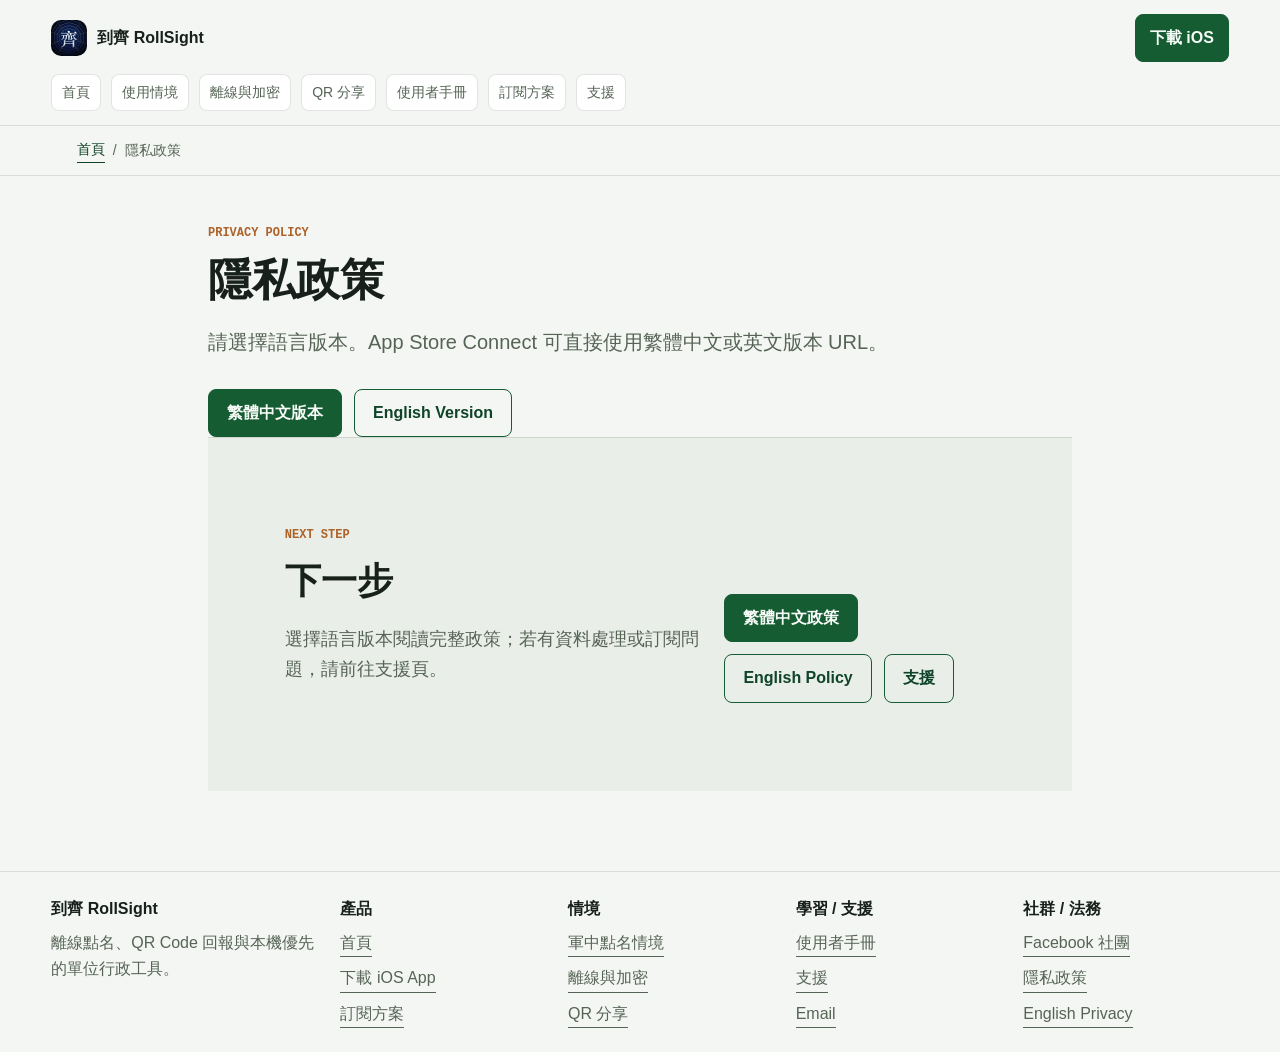
==== commit 2e67031e: "Revamp site navigation and SEO flow" ====
--- a/privacy/index.html
+++ b/privacy/index.html
@@ -5,20 +5,48 @@
   <meta name="viewport" content="width=device-width, initial-scale=1">
   <title>RollSight Privacy Policy</title>
   <meta name="description" content="RollSight 隱私政策與 Privacy Policy。">
+  <meta name="robots" content="index, follow">
+  <link rel="canonical" href="https://cerry0524.github.io/RollSight-Site/privacy/">
+  <link rel="alternate" hreflang="zh-Hant" href="https://cerry0524.github.io/RollSight-Site/privacy/index.zh-Hant.html">
+  <link rel="alternate" hreflang="en" href="https://cerry0524.github.io/RollSight-Site/privacy/index.en.html">
+  <link rel="alternate" hreflang="x-default" href="https://cerry0524.github.io/RollSight-Site/privacy/">
+  <meta property="og:type" content="website">
+  <meta property="og:locale" content="zh_TW">
+  <meta property="og:site_name" content="到齊 RollSight">
+  <meta property="og:title" content="RollSight Privacy Policy">
+  <meta property="og:description" content="RollSight 隱私政策與 Privacy Policy。">
+  <meta property="og:url" content="https://cerry0524.github.io/RollSight-Site/privacy/">
+  <meta property="og:image" content="https://cerry0524.github.io/RollSight-Site/assets/site-icon.png">
+  <meta name="twitter:card" content="summary">
   <link rel="icon" href="../assets/site-icon.png">
   <link rel="stylesheet" href="../styles.css">
 </head>
 <body class="policy-page">
   <header class="site-header">
-    <a class="brand" href="../"><img src="../assets/site-icon.png" alt="" width="36" height="36"><span>到齊 RollSight</span></a>
-    <nav aria-label="主要導覽">
-      <a href="https://apps.apple.com/tw/app/%E5%88%B0%E9%BD%8A-rollsight/id6762076423" target="_blank" rel="noopener noreferrer">下載 App</a>
+    <div class="header-top">
+      <a class="brand" href="../" aria-label="到齊 RollSight 首頁">
+        <img src="../assets/site-icon.png" alt="" width="36" height="36">
+        <span>到齊 RollSight</span>
+      </a>
+      <a class="button primary header-download" href="https://apps.apple.com/tw/app/%E5%88%B0%E9%BD%8A-rollsight/id6762076423" target="_blank" rel="noopener noreferrer" aria-label="下載 iOS App">下載 iOS</a>
+    </div>
+    <nav class="site-nav" aria-label="主要導覽">
       <a href="../">首頁</a>
-      <a href="./index.zh-Hant.html">繁體中文</a>
-      <a href="./index.en.html">English</a>
+      <a href="../use-cases/military-roll-call/">使用情境</a>
+      <a href="../features/offline-encrypted/">離線與加密</a>
+      <a href="../features/qr-share/">QR 分享</a>
+      <a href="../user-guide/">使用者手冊</a>
+      <a href="../user-guide/subscription.html">訂閱方案</a>
       <a href="../support/">支援</a>
     </nav>
   </header>
+  <nav class="breadcrumb" aria-label="Breadcrumb">
+    <span class="breadcrumb-inner">
+      <a href="../">首頁</a>
+      <span aria-hidden="true">/</span>
+      <span>隱私政策</span>
+    </span>
+  </nav>
   <main>
     <p class="eyebrow">Privacy Policy</p>
     <h1>隱私政策</h1>
@@ -27,13 +55,48 @@
       <a class="button primary" href="./index.zh-Hant.html">繁體中文版本</a>
       <a class="button secondary" href="./index.en.html">English Version</a>
     </div>
+    <section class="section next-step" aria-labelledby="privacy-next-title">
+      <div class="manual-copy">
+        <p class="eyebrow">NEXT STEP</p>
+        <h2 id="privacy-next-title">下一步</h2>
+        <p class="narrow">選擇語言版本閱讀完整政策；若有資料處理或訂閱問題，請前往支援頁。</p>
+      </div>
+      <div class="manual-actions">
+        <a class="button primary" href="./index.zh-Hant.html">繁體中文政策</a>
+        <a class="button secondary" href="./index.en.html">English Policy</a>
+        <a class="button secondary" href="../support/">支援</a>
+      </div>
+    </section>
   </main>
-  <footer class="site-footer">
-    <span>© 2026 RollSight</span>
-    <a href="../">Home</a>
-    <a href="../support/">Support</a>
-    <a href="./index.zh-Hant.html">繁體中文</a>
-    <a href="./index.en.html">English</a>
+  <footer class="site-footer sitemap-footer">
+    <div class="footer-brand">
+      <strong>到齊 RollSight</strong>
+      <span>離線點名、QR Code 回報與本機優先的單位行政工具。</span>
+    </div>
+    <div class="footer-group">
+      <strong>產品</strong>
+      <a href="../">首頁</a>
+      <a href="https://apps.apple.com/tw/app/%E5%88%B0%E9%BD%8A-rollsight/id6762076423" target="_blank" rel="noopener noreferrer">下載 iOS App</a>
+      <a href="../user-guide/subscription.html">訂閱方案</a>
+    </div>
+    <div class="footer-group">
+      <strong>情境</strong>
+      <a href="../use-cases/military-roll-call/">軍中點名情境</a>
+      <a href="../features/offline-encrypted/">離線與加密</a>
+      <a href="../features/qr-share/">QR 分享</a>
+    </div>
+    <div class="footer-group">
+      <strong>學習 / 支援</strong>
+      <a href="../user-guide/">使用者手冊</a>
+      <a href="../support/">支援</a>
+      <a href="mailto:cerry0524@gmail.com">Email</a>
+    </div>
+    <div class="footer-group">
+      <strong>社群 / 法務</strong>
+      <a href="https://www.facebook.com/groups/2194278754661166?locale=zh_TW" target="_blank" rel="noopener noreferrer">Facebook 社團</a>
+      <a href="../privacy/">隱私政策</a>
+      <a href="../privacy/index.en.html">English Privacy</a>
+    </div>
   </footer>
 </body>
 </html>
--- a/styles.css
+++ b/styles.css
@@ -367,7 +367,7 @@
 }
 
 .manual-index {
-  grid-template-columns: repeat(5, minmax(0, 1fr));
+  grid-template-columns: repeat(6, minmax(0, 1fr));
 }
 
 .trust-grid {
@@ -862,6 +862,80 @@
   margin-top: auto;
   color: var(--site-primary-strong);
   font-weight: 800;
+}
+
+.usecase-hero {
+  display: grid;
+  grid-template-columns: minmax(0, 1fr) minmax(320px, 0.62fr);
+  gap: clamp(28px, 5vw, 72px);
+  align-items: center;
+  padding: clamp(44px, 7vw, 88px) clamp(18px, 6vw, 88px);
+  border-bottom: 1px solid var(--site-border-subtle);
+}
+
+.usecase-hero-copy {
+  min-width: 0;
+}
+
+.usecase-hero-panel {
+  display: grid;
+  justify-items: center;
+  gap: 14px;
+  min-width: 0;
+}
+
+.usecase-metrics {
+  display: grid;
+  grid-template-columns: repeat(3, minmax(0, 1fr));
+  width: min(100%, 460px);
+  background: var(--site-surface-panel);
+  border: 1px solid var(--site-border-subtle);
+  border-radius: var(--site-card-radius);
+  box-shadow: var(--site-shadow-card);
+}
+
+.usecase-metrics div {
+  min-width: 0;
+  padding: 12px;
+  border-inline-start: 1px solid var(--site-border-subtle);
+}
+
+.usecase-metrics div:first-child {
+  border-inline-start: 0;
+}
+
+.usecase-card-grid {
+  display: grid;
+  grid-template-columns: repeat(4, minmax(0, 1fr));
+  gap: 14px;
+}
+
+.usecase-proof-band {
+  background: var(--site-surface-raised);
+  border-block: 1px solid var(--site-border-subtle);
+}
+
+.usecase-split {
+  display: grid;
+  grid-template-columns: minmax(0, 0.82fr) minmax(280px, 0.48fr);
+  gap: 24px;
+  align-items: start;
+}
+
+.usecase-list {
+  display: grid;
+  gap: 10px;
+  margin: 0;
+  padding-left: 20px;
+  color: var(--site-text-secondary);
+  font-weight: 700;
+}
+
+.usecase-note {
+  min-height: 0;
+  background:
+    linear-gradient(145deg, color-mix(in srgb, var(--site-primary) 10%, transparent), transparent 62%),
+    var(--site-surface-panel);
 }
 
 .guide-hero {
@@ -1179,6 +1253,7 @@
   .theme-grid,
   .theme-switcher,
   .feature-grid-pillars,
+  .usecase-card-grid,
   .quickstart-grid,
   .manual-index,
   .trust-grid,
@@ -1192,7 +1267,9 @@
 
   .feature-flow,
   .guide-section,
-  .guide-hero {
+  .guide-hero,
+  .usecase-hero,
+  .usecase-split {
     grid-template-columns: 1fr;
   }
 
@@ -1212,6 +1289,7 @@
   .feature-grid,
   .quickstart-grid,
   .manual-index,
+  .usecase-card-grid,
   .trust-grid,
   .flow-track,
   .steps,
@@ -1383,6 +1461,20 @@
     display: none;
   }
 
+  .usecase-card-grid,
+  .usecase-metrics {
+    grid-template-columns: 1fr;
+  }
+
+  .usecase-metrics div {
+    border-inline-start: 0;
+    border-top: 1px solid var(--site-border-subtle);
+  }
+
+  .usecase-metrics div:first-child {
+    border-top: 0;
+  }
+
   figure {
     padding: 14px;
   }
@@ -1391,3 +1483,411 @@
     width: min(100%, 240px);
   }
 }
+
+
+/* Site journey and responsive navigation */
+.header-top {
+  display: flex;
+  align-items: center;
+  justify-content: space-between;
+  gap: 18px;
+  min-width: 0;
+}
+
+.site-header {
+  align-items: stretch;
+  flex-direction: column;
+  gap: 12px;
+}
+
+.site-nav {
+  display: flex;
+  flex-wrap: wrap;
+  gap: 10px;
+}
+
+.site-nav a {
+  display: inline-flex;
+  align-items: center;
+  min-height: 36px;
+  padding: 6px 10px;
+  color: var(--site-text-secondary);
+  background: var(--site-surface-panel);
+  border: 1px solid var(--site-border-subtle);
+  border-radius: var(--site-card-radius);
+  text-decoration: none;
+  white-space: nowrap;
+}
+
+.header-download {
+  min-height: 40px;
+  padding-inline: 14px;
+}
+
+.breadcrumb {
+  padding: 12px clamp(18px, 6vw, 88px);
+  color: var(--site-text-secondary);
+  background: var(--site-surface-page);
+  border-bottom: 1px solid var(--site-border-subtle);
+  font-size: 14px;
+}
+
+.breadcrumb-inner {
+  display: flex;
+  flex-wrap: wrap;
+  gap: 8px;
+  align-items: center;
+}
+
+.breadcrumb a {
+  color: var(--site-primary-strong);
+  text-decoration: none;
+  border-bottom: 1px solid currentColor;
+}
+
+.next-step {
+  display: flex;
+  align-items: end;
+  justify-content: space-between;
+  gap: 24px;
+  background: var(--site-surface-soft);
+  border-top: 1px solid var(--site-border-subtle);
+}
+
+.sitemap-footer {
+  display: grid;
+  grid-template-columns: minmax(220px, 1.3fr) repeat(4, minmax(140px, 1fr));
+  gap: 22px;
+  align-items: start;
+}
+
+.footer-brand,
+.footer-group {
+  display: grid;
+  gap: 8px;
+  min-width: 0;
+}
+
+.footer-brand span,
+.footer-group a {
+  color: var(--site-text-secondary);
+}
+
+.footer-group strong,
+.footer-brand strong {
+  color: var(--site-text-primary);
+}
+
+.footer-group a {
+  width: fit-content;
+  text-decoration: none;
+  border-bottom: 1px solid currentColor;
+}
+
+.guide-screens {
+  display: grid;
+  gap: 14px;
+  margin-bottom: 18px;
+}
+
+.guide-screens-two {
+  grid-template-columns: repeat(2, minmax(0, 1fr));
+}
+
+.guide-screens-three {
+  grid-template-columns: repeat(3, minmax(0, 1fr));
+}
+
+.policy-page table {
+  display: block;
+  max-width: 100%;
+  overflow-x: auto;
+  -webkit-overflow-scrolling: touch;
+}
+
+.policy-page tbody,
+.policy-page thead,
+.policy-page tr {
+  width: 100%;
+}
+
+.hero-actions .button,
+.manual-actions .button {
+  text-align: center;
+  white-space: normal;
+}
+
+@media (max-width: 1180px) {
+  .sitemap-footer {
+    grid-template-columns: repeat(3, minmax(0, 1fr));
+  }
+
+  .guide-screens-three {
+    grid-template-columns: repeat(2, minmax(0, 1fr));
+  }
+}
+
+@media (max-width: 920px) {
+  .site-header {
+    gap: 10px;
+    padding: 12px 0 10px;
+  }
+
+  .header-top {
+    width: 100%;
+    padding: 0 16px;
+  }
+
+  .brand span {
+    overflow-wrap: anywhere;
+  }
+
+  .site-nav {
+    width: 100%;
+    flex-wrap: nowrap;
+    gap: 8px;
+    padding: 0 16px 2px;
+    overflow-x: auto;
+    scrollbar-width: none;
+  }
+
+  .site-nav::-webkit-scrollbar {
+    display: none;
+  }
+
+  .site-nav a {
+    flex: 0 0 auto;
+  }
+
+  .tab-list {
+    top: 104px;
+  }
+
+  .next-step {
+    align-items: flex-start;
+    flex-direction: column;
+  }
+
+  .sitemap-footer {
+    grid-template-columns: repeat(2, minmax(0, 1fr));
+  }
+}
+
+@media (max-width: 640px) {
+  .header-download {
+    flex: 0 0 auto;
+    min-height: 38px;
+    padding: 7px 10px;
+    font-size: 14px;
+  }
+
+  .hero,
+  .guide-hero,
+  .usecase-hero {
+    display: grid;
+    grid-template-columns: 1fr;
+    gap: 22px;
+    padding: 34px 18px 42px;
+  }
+
+  .hero-copy {
+    display: block;
+  }
+
+  .hero-showcase {
+    grid-column: auto;
+    grid-row: auto;
+    justify-items: center;
+    width: 100%;
+  }
+
+  .hero-actions,
+  .manual-actions {
+    display: grid;
+    grid-template-columns: 1fr;
+    width: 100%;
+    gap: 10px;
+  }
+
+  .hero-actions .button,
+  .manual-actions .button {
+    width: 100%;
+    min-height: 46px;
+    padding: 10px 14px;
+    font-size: 15px;
+  }
+
+  h1,
+  .lead {
+    max-width: none;
+    word-break: normal;
+    overflow-wrap: anywhere;
+  }
+
+  .phone-frame {
+    width: min(100%, 260px);
+  }
+
+  .flow-track,
+  .guide-screens,
+  .guide-screens-two,
+  .guide-screens-three {
+    display: flex;
+    gap: 14px;
+    overflow-x: auto;
+    scroll-snap-type: x mandatory;
+    padding-bottom: 8px;
+  }
+
+  .flow-step,
+  .guide-screens figure {
+    flex: 0 0 min(86vw, 320px);
+    scroll-snap-align: start;
+  }
+
+  .flow-step::after {
+    content: none;
+  }
+
+  .steps,
+  .steps-five,
+  .feature-grid,
+  .feature-grid-pillars,
+  .quickstart-grid,
+  .manual-index,
+  .trust-grid,
+  .usecase-card-grid {
+    grid-template-columns: 1fr;
+  }
+
+  .sitemap-footer {
+    grid-template-columns: 1fr;
+  }
+
+  .policy-page main {
+    padding-top: 32px;
+  }
+}
+
+.path-section {
+  background: var(--site-surface-page);
+  border-top: 1px solid var(--site-border-subtle);
+}
+
+.path-grid {
+  display: grid;
+  grid-template-columns: repeat(4, minmax(0, 1fr));
+  gap: 14px;
+}
+
+@media (max-width: 920px) {
+  .path-grid {
+    grid-template-columns: repeat(2, minmax(0, 1fr));
+  }
+}
+
+@media (max-width: 640px) {
+  .path-grid {
+    grid-template-columns: 1fr;
+  }
+}
+
+
+/* Narrow viewport hardening */
+h1, h2, h3, p, li, dd, dt, a, strong, span {
+  overflow-wrap: anywhere;
+}
+
+html,
+body {
+  max-width: 100%;
+}
+
+.site-header,
+.header-top,
+.site-nav,
+main,
+.section,
+.section-heading,
+.guide-hero,
+.usecase-hero,
+.hero,
+.next-step,
+.sitemap-footer {
+  min-width: 0;
+  max-width: 100%;
+}
+
+@media (max-width: 640px) {
+  .site-header {
+    width: 100%;
+    max-width: 100vw;
+    padding-right: 0;
+  }
+
+  .header-top {
+    display: flex;
+    align-items: center;
+    justify-content: space-between;
+    width: 100%;
+    max-width: 100vw;
+    gap: 10px;
+    padding: 0 16px;
+  }
+
+  .brand {
+    min-width: 0;
+  }
+
+  .brand span {
+    font-size: 17px;
+    line-height: 1.2;
+  }
+
+  .header-download {
+    flex: 0 0 auto;
+    min-width: 82px;
+    min-height: 38px;
+    padding: 7px 9px;
+    font-size: 14px;
+    white-space: nowrap;
+  }
+
+  .site-nav {
+    width: 100%;
+    max-width: 100vw;
+    box-sizing: border-box;
+  }
+
+  .section,
+  .guide-hero,
+  .usecase-hero,
+  .hero,
+  .policy-page main {
+    overflow-x: hidden;
+  }
+
+  h1, h2, h3, .lead, .narrow, .section-heading p, .next-step p {
+    max-width: 100%;
+    word-break: break-all;
+  }
+
+  h2,
+  .policy-page h1 {
+    font-size: 28px;
+  }
+
+  .guide-hero-card dl > div {
+    display: grid;
+    grid-template-columns: 1fr;
+    align-items: start;
+  }
+
+  .guide-hero-card dd {
+    text-align: left;
+  }
+
+  .next-step {
+    overflow: hidden;
+  }
+}
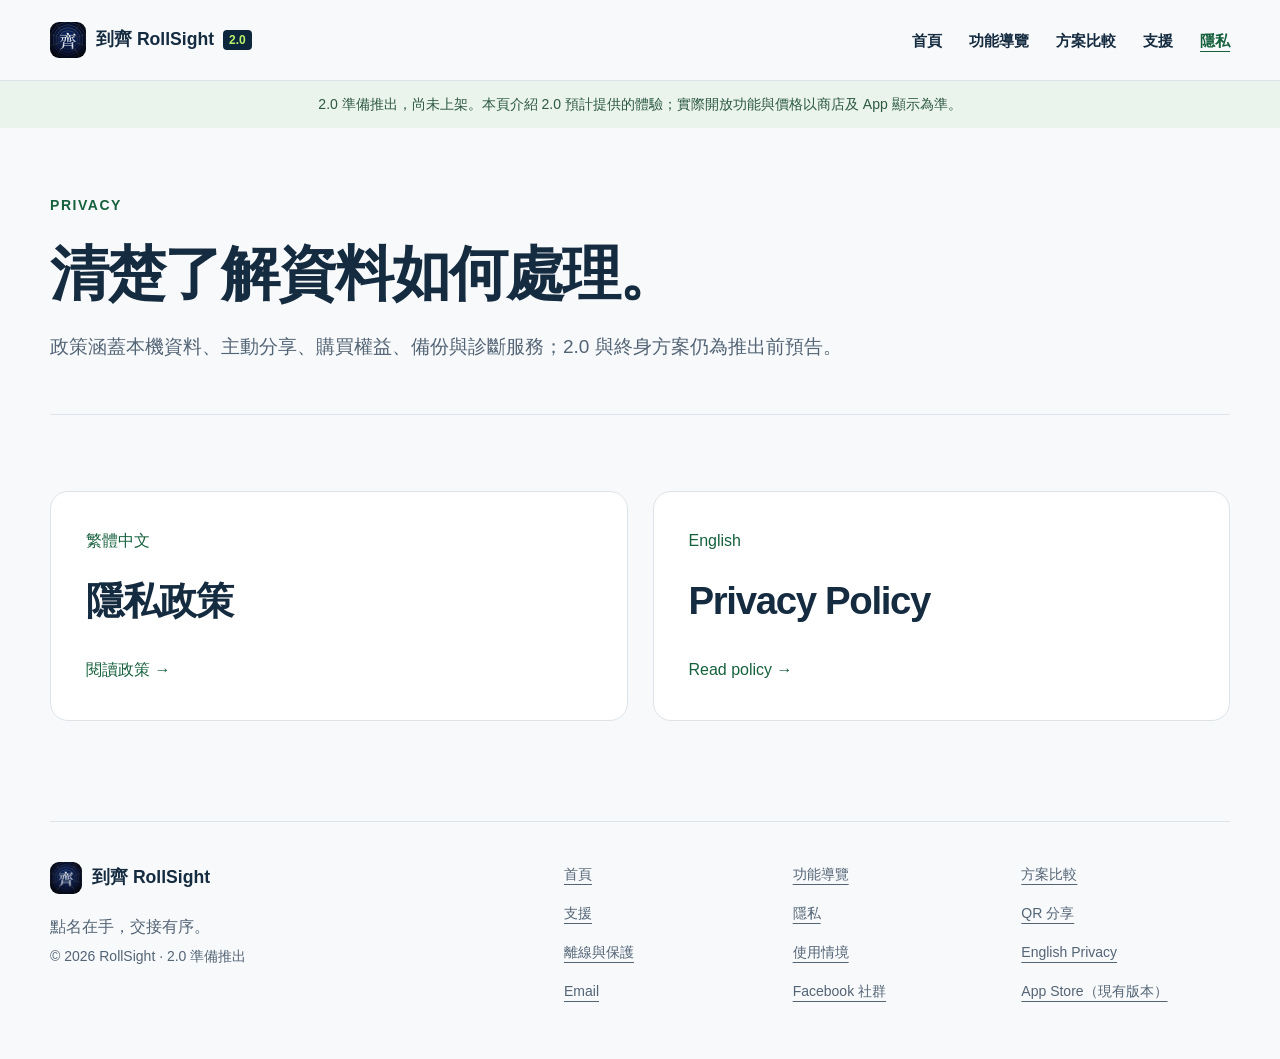
==== commit c96c82f6: "feat(site): launch RollSight 2.0 preview experience Summary: - Reframe the static site around animat" ====
--- a/privacy/index.html
+++ b/privacy/index.html
@@ -1,102 +1,8 @@
 <!doctype html>
-<html lang="zh-Hant">
-<head>
-  <meta charset="utf-8">
-  <meta name="viewport" content="width=device-width, initial-scale=1">
-  <title>RollSight Privacy Policy</title>
-  <meta name="description" content="RollSight 隱私政策與 Privacy Policy。">
-  <meta name="robots" content="index, follow">
-  <link rel="canonical" href="https://cerry0524.github.io/RollSight-Site/privacy/">
-  <link rel="alternate" hreflang="zh-Hant" href="https://cerry0524.github.io/RollSight-Site/privacy/index.zh-Hant.html">
-  <link rel="alternate" hreflang="en" href="https://cerry0524.github.io/RollSight-Site/privacy/index.en.html">
-  <link rel="alternate" hreflang="x-default" href="https://cerry0524.github.io/RollSight-Site/privacy/">
-  <meta property="og:type" content="website">
-  <meta property="og:locale" content="zh_TW">
-  <meta property="og:site_name" content="到齊 RollSight">
-  <meta property="og:title" content="RollSight Privacy Policy">
-  <meta property="og:description" content="RollSight 隱私政策與 Privacy Policy。">
-  <meta property="og:url" content="https://cerry0524.github.io/RollSight-Site/privacy/">
-  <meta property="og:image" content="https://cerry0524.github.io/RollSight-Site/assets/site-icon.png">
-  <meta name="twitter:card" content="summary">
-  <link rel="icon" href="../assets/site-icon.png">
-  <link rel="stylesheet" href="../styles.css">
-</head>
-<body class="policy-page">
-  <header class="site-header">
-    <div class="header-top">
-      <a class="brand" href="../" aria-label="到齊 RollSight 首頁">
-        <img src="../assets/site-icon.png" alt="" width="36" height="36">
-        <span>到齊 RollSight</span>
-      </a>
-      <a class="button primary header-download" href="https://apps.apple.com/tw/app/%E5%88%B0%E9%BD%8A-rollsight/id6762076423" target="_blank" rel="noopener noreferrer" aria-label="下載 iOS App">下載 iOS</a>
-    </div>
-    <nav class="site-nav" aria-label="主要導覽">
-      <a href="../">首頁</a>
-      <a href="../use-cases/military-roll-call/">使用情境</a>
-      <a href="../features/offline-encrypted/">離線與加密</a>
-      <a href="../features/qr-share/">QR 分享</a>
-      <a href="../user-guide/">使用者手冊</a>
-      <a href="../user-guide/subscription.html">訂閱方案</a>
-      <a href="../support/">支援</a>
-    </nav>
-  </header>
-  <nav class="breadcrumb" aria-label="Breadcrumb">
-    <span class="breadcrumb-inner">
-      <a href="../">首頁</a>
-      <span aria-hidden="true">/</span>
-      <span>隱私政策</span>
-    </span>
-  </nav>
-  <main>
-    <p class="eyebrow">Privacy Policy</p>
-    <h1>隱私政策</h1>
-    <p class="lead">請選擇語言版本。App Store Connect 可直接使用繁體中文或英文版本 URL。</p>
-    <div class="hero-actions">
-      <a class="button primary" href="./index.zh-Hant.html">繁體中文版本</a>
-      <a class="button secondary" href="./index.en.html">English Version</a>
-    </div>
-    <section class="section next-step" aria-labelledby="privacy-next-title">
-      <div class="manual-copy">
-        <p class="eyebrow">NEXT STEP</p>
-        <h2 id="privacy-next-title">下一步</h2>
-        <p class="narrow">選擇語言版本閱讀完整政策；若有資料處理或訂閱問題，請前往支援頁。</p>
-      </div>
-      <div class="manual-actions">
-        <a class="button primary" href="./index.zh-Hant.html">繁體中文政策</a>
-        <a class="button secondary" href="./index.en.html">English Policy</a>
-        <a class="button secondary" href="../support/">支援</a>
-      </div>
-    </section>
-  </main>
-  <footer class="site-footer sitemap-footer">
-    <div class="footer-brand">
-      <strong>到齊 RollSight</strong>
-      <span>離線點名、QR Code 回報與本機優先的單位行政工具。</span>
-    </div>
-    <div class="footer-group">
-      <strong>產品</strong>
-      <a href="../">首頁</a>
-      <a href="https://apps.apple.com/tw/app/%E5%88%B0%E9%BD%8A-rollsight/id6762076423" target="_blank" rel="noopener noreferrer">下載 iOS App</a>
-      <a href="../user-guide/subscription.html">訂閱方案</a>
-    </div>
-    <div class="footer-group">
-      <strong>情境</strong>
-      <a href="../use-cases/military-roll-call/">軍中點名情境</a>
-      <a href="../features/offline-encrypted/">離線與加密</a>
-      <a href="../features/qr-share/">QR 分享</a>
-    </div>
-    <div class="footer-group">
-      <strong>學習 / 支援</strong>
-      <a href="../user-guide/">使用者手冊</a>
-      <a href="../support/">支援</a>
-      <a href="mailto:cerry0524@gmail.com">Email</a>
-    </div>
-    <div class="footer-group">
-      <strong>社群 / 法務</strong>
-      <a href="https://www.facebook.com/groups/2194278754661166?locale=zh_TW" target="_blank" rel="noopener noreferrer">Facebook 社團</a>
-      <a href="../privacy/">隱私政策</a>
-      <a href="../privacy/index.en.html">English Privacy</a>
-    </div>
-  </footer>
-</body>
-</html>
+<html lang="zh-Hant"><head><meta charset="utf-8"><meta name="viewport" content="width=device-width, initial-scale=1">
+<title>隱私政策・語言選擇｜RollSight</title><meta name="description" content="選擇繁體中文或英文閱讀 RollSight 隱私政策。"><meta name="robots" content="index, follow"><link rel="canonical" href="https://cerry0524.github.io/RollSight-Site/privacy/"><link rel="icon" href="../assets/site-icon.png"><link rel="stylesheet" href="../styles.css">
+<meta property="og:type" content="website"><meta property="og:title" content="隱私政策・語言選擇"><meta property="og:description" content="選擇繁體中文或英文閱讀 RollSight 隱私政策。"><meta property="og:url" content="https://cerry0524.github.io/RollSight-Site/privacy/">
+<meta property="og:image" content="https://cerry0524.github.io/RollSight-Site/assets/site-icon.png">
+</head><body><a class="skip-link" href="#main">跳到主要內容</a>
+<header class="site-header"><a class="brand" href="../"><img src="../assets/site-icon.png" alt="" width="36" height="36"><span>到齊 RollSight <small>2.0</small></span></a><nav class="site-nav" aria-label="主要導覽"><a href="../">首頁</a><a href="../user-guide/">功能導覽</a><a href="../user-guide/subscription.html">方案比較</a><a href="../support/">支援</a><a href="../privacy/" aria-current="page">隱私</a></nav></header>
+<div class="release-notice">2.0 準備推出，尚未上架。本頁介紹 2.0 預計提供的體驗；實際開放功能與價格以商店及 App 顯示為準。</div><main id="main"><header class="page-intro"><p class="eyebrow">PRIVACY</p><h1>清楚了解資料如何處理。</h1><p class="lead">政策涵蓋本機資料、主動分享、購買權益、備份與診斷服務；2.0 與終身方案仍為推出前預告。</p></header><section class="section language-grid"><a class="language-card" href="../privacy/index.zh-Hant.html"><span>繁體中文</span><h2>隱私政策</h2><span>閱讀政策 →</span></a><a class="language-card" href="../privacy/index.en.html" lang="en"><span>English</span><h2>Privacy Policy</h2><span>Read policy →</span></a></section></main><footer class="site-footer"><div><a class="brand" href="../"><img src="../assets/site-icon.png" width="32" height="32" alt="">到齊 RollSight</a><p>點名在手，交接有序。</p><small>© 2026 RollSight · 2.0 準備推出</small></div><nav aria-label="頁尾導覽"><a href="../">首頁</a><a href="../user-guide/">功能導覽</a><a href="../user-guide/subscription.html">方案比較</a><a href="../support/">支援</a><a href="../privacy/" aria-current="page">隱私</a><a href="../features/qr-share/">QR 分享</a><a href="../features/offline-encrypted/">離線與保護</a><a href="../use-cases/military-roll-call/">使用情境</a><a href="../privacy/index.en.html">English Privacy</a><a href="mailto:cerry0524@gmail.com">Email</a><a href="https://www.facebook.com/groups/2194278754661166?locale=zh_TW">Facebook 社群</a><a href="https://apps.apple.com/tw/app/%E5%88%B0%E9%BD%8A-rollsight/id6762076423">App Store（現有版本）</a></nav></footer></body></html>
--- a/styles.css
+++ b/styles.css
@@ -1,1893 +1,14 @@
-:root {
-  color-scheme: light;
-
-  --font-sans: -apple-system, BlinkMacSystemFont, "Segoe UI", "Noto Sans TC", "PingFang TC", sans-serif;
-  --font-mono: "SF Mono", "JetBrains Mono", ui-monospace, Menlo, Consolas, monospace;
-
-  --site-surface-page: #f4f6f3;
-  --site-surface-panel: #ffffff;
-  --site-surface-soft: #e9eee8;
-  --site-surface-raised: #fbfcfa;
-  --site-text-primary: #17201a;
-  --site-text-secondary: #566456;
-  --site-text-muted: #738074;
-  --site-text-inverse: #f7fbf7;
-  --site-border-subtle: rgba(50, 68, 52, 0.14);
-  --site-border-strong: rgba(50, 68, 52, 0.28);
-  --site-primary: #155c33;
-  --site-primary-strong: #0f4428;
-  --site-accent: #255fb7;
-  --site-warning: #ad6228;
-  --site-shadow-card: 0 18px 42px rgba(23, 32, 26, 0.08);
-
-  --site-card-radius: 8px;
-  --site-frame-radius: 12px;
-  --site-pill-radius: 999px;
-
-  --site-status-present: #2e7d32;
-  --site-status-incident: #c62828;
-  --site-status-pending: #616161;
-  --site-status-surface: rgba(46, 125, 50, 0.12);
-  --site-status-border: rgba(46, 125, 50, 0.35);
-
-  --theme-preview-bg: var(--site-surface-page);
-  --theme-preview-surface: var(--site-surface-panel);
-  --theme-preview-surface-soft: var(--site-surface-soft);
-  --theme-preview-text: var(--site-text-primary);
-  --theme-preview-muted: var(--site-text-secondary);
-  --theme-preview-border: var(--site-border-subtle);
-  --theme-preview-primary: var(--site-primary);
-  --theme-preview-present: var(--site-status-present);
-  --theme-preview-incident: var(--site-status-incident);
-  --theme-preview-pending: var(--site-status-pending);
-
-  font-family: var(--font-sans);
-}
-
-@media (prefers-color-scheme: dark) {
-  :root {
-    color-scheme: dark;
-    --site-surface-page: #050606;
-    --site-surface-panel: #1c1e1e;
-    --site-surface-soft: #121414;
-    --site-surface-raised: #262828;
-    --site-text-primary: #e4e7e9;
-    --site-text-secondary: #a8b0b8;
-    --site-text-muted: #88929c;
-    --site-text-inverse: #07100b;
-    --site-border-subtle: rgba(180, 195, 210, 0.15);
-    --site-border-strong: rgba(180, 195, 210, 0.3);
-    --site-primary: #387ef0;
-    --site-primary-strong: #5a94e6;
-    --site-accent: #06c755;
-    --site-warning: #ffa000;
-    --site-shadow-card: 0 18px 42px rgba(0, 0, 0, 0.38);
-  }
-}
-
-* { box-sizing: border-box; }
-
-html {
-  scroll-behavior: smooth;
-}
-
-body {
-  margin: 0;
-  background: var(--site-surface-page);
-  color: var(--site-text-primary);
-  line-height: 1.65;
-  overflow-x: hidden;
-}
-
-a { color: inherit; }
-
-.site-header {
-  position: sticky;
-  top: 0;
-  z-index: 10;
-  display: flex;
-  align-items: center;
-  justify-content: space-between;
-  gap: 24px;
-  padding: 14px clamp(18px, 4vw, 56px);
-  background: color-mix(in srgb, var(--site-surface-page) 94%, transparent);
-  border-bottom: 1px solid var(--site-border-subtle);
-  backdrop-filter: blur(16px);
-}
-
-.brand {
-  display: inline-flex;
-  align-items: center;
-  gap: 10px;
-  text-decoration: none;
-  font-weight: 800;
-}
-
-.brand img {
-  border-radius: 10px;
-}
-
-nav {
-  display: flex;
-  flex-wrap: wrap;
-  gap: 14px;
-  font-size: 14px;
-  color: var(--site-text-secondary);
-}
-
-nav a,
-.site-footer a,
-.text-link {
-  text-decoration: none;
-  border-bottom: 1px solid currentColor;
-}
-
-.hero {
-  position: relative;
-  display: grid;
-  grid-template-columns: minmax(0, 1.08fr) minmax(320px, 0.72fr);
-  gap: clamp(28px, 5vw, 72px);
-  align-items: end;
-  min-height: 82vh;
-  padding: clamp(44px, 7vw, 88px) clamp(18px, 6vw, 88px) clamp(26px, 5vw, 48px);
-}
-
-.hero-copy,
-.hero-showcase {
-  min-width: 0;
-}
-
-.eyebrow,
-.micro-label {
-  font-family: var(--font-mono);
-  font-size: 12px;
-  font-weight: 800;
-  letter-spacing: 0;
-  text-transform: uppercase;
-}
-
-.eyebrow {
-  margin: 0 0 14px;
-  color: var(--site-warning);
-}
-
-.micro-label {
-  display: inline-flex;
-  width: fit-content;
-  margin-bottom: 16px;
-  padding: 4px 8px;
-  color: var(--site-accent);
-  background: color-mix(in srgb, var(--site-accent) 10%, transparent);
-  border: 1px solid color-mix(in srgb, var(--site-accent) 28%, transparent);
-  border-radius: var(--site-pill-radius);
-}
-
-h1, h2, h3, p { margin-top: 0; }
-
-h1 {
-  max-width: 760px;
-  margin-bottom: 22px;
-  font-size: 56px;
-  line-height: 1.05;
-  overflow-wrap: anywhere;
-}
-
-h1 span {
-  display: block;
-}
-
-h2 {
-  margin-bottom: 24px;
-  font-size: 36px;
-  line-height: 1.15;
-}
-
-h3 {
-  margin-bottom: 10px;
-  font-size: 20px;
-}
-
-.lead {
-  max-width: 720px;
-  color: var(--site-text-secondary);
-  font-size: 20px;
-  overflow-wrap: anywhere;
-}
-
-.hero-actions {
-  display: flex;
-  flex-wrap: wrap;
-  gap: 12px;
-  max-width: 100%;
-  margin-top: 30px;
-}
-
-.button {
-  display: inline-flex;
-  align-items: center;
-  justify-content: center;
-  min-height: 46px;
-  padding: 10px 18px;
-  border: 1px solid var(--site-primary);
-  border-radius: var(--site-card-radius);
-  text-decoration: none;
-  font-weight: 750;
-  white-space: nowrap;
-}
-
-.button.primary {
-  background: var(--site-primary);
-  color: var(--site-text-inverse);
-}
-
-.button.secondary {
-  background: transparent;
-  color: var(--site-primary-strong);
-}
-
-.hero-showcase {
-  display: grid;
-  justify-items: center;
-  gap: 14px;
-}
-
-.phone-frame {
-  width: min(100%, 330px);
-  max-height: 66vh;
-  padding: 10px;
-  overflow: hidden;
-  background: linear-gradient(180deg, #1b2020, #070909);
-  border: 1px solid var(--site-border-strong);
-  border-radius: 30px;
-  box-shadow: 0 28px 64px rgba(23, 32, 26, 0.2);
-}
-
-.phone-frame img {
-  display: block;
-  width: 100%;
-  height: auto;
-  border-radius: 22px;
-}
-
-dl, dd { margin: 0; }
-
-.hero-metrics {
-  display: grid;
-  grid-template-columns: repeat(3, minmax(0, 1fr));
-  width: min(100%, 420px);
-  background: var(--site-surface-panel);
-  border: 1px solid var(--site-border-subtle);
-  border-radius: var(--site-card-radius);
-  box-shadow: var(--site-shadow-card);
-}
-
-.hero-metrics div {
-  min-width: 0;
-  padding: 12px;
-  border-inline-start: 1px solid var(--site-border-subtle);
-}
-
-.hero-metrics div:first-child {
-  border-inline-start: 0;
-}
-
-.hero-next {
-  position: absolute;
-  right: clamp(18px, 6vw, 88px);
-  bottom: 12px;
-  color: var(--site-text-secondary);
-  font-size: 14px;
-  text-decoration: none;
-  border-bottom: 1px solid currentColor;
-}
-
-dt {
-  color: var(--site-text-secondary);
-}
-
-dd {
-  font-weight: 800;
-  overflow-wrap: anywhere;
-}
-
-.section {
-  padding: clamp(52px, 7vw, 88px) clamp(18px, 6vw, 88px);
-}
-
-.homepage-tabs {
-  border-top: 1px solid var(--site-border-subtle);
-}
-
-.tab-list {
-  position: sticky;
-  top: 65px;
-  z-index: 8;
-  display: flex;
-  gap: 8px;
-  padding: 12px clamp(18px, 6vw, 88px);
-  overflow-x: auto;
-  background: color-mix(in srgb, var(--site-surface-page) 94%, transparent);
-  border-bottom: 1px solid var(--site-border-subtle);
-  backdrop-filter: blur(16px);
-}
-
-.tab-button {
-  display: inline-flex;
-  align-items: center;
-  justify-content: center;
-  min-height: 44px;
-  padding: 8px 14px;
-  color: var(--site-text-secondary);
-  border: 1px solid var(--site-border-subtle);
-  border-radius: var(--site-card-radius);
-  text-decoration: none;
-  white-space: nowrap;
-}
-
-.tab-button[aria-selected="true"] {
-  color: var(--site-text-inverse);
-  background: var(--site-primary);
-  border-color: var(--site-primary);
-}
-
-.tab-panel[hidden] {
-  display: none;
-}
-
-.section-heading {
-  max-width: 900px;
-  margin-bottom: 28px;
-}
-
-.band {
-  background: var(--site-surface-soft);
-  border-block: 1px solid var(--site-border-subtle);
-}
-
-.feature-grid {
-  display: grid;
-  grid-template-columns: repeat(4, minmax(0, 1fr));
-  gap: 14px;
-}
-
-.feature-grid-pillars {
-  grid-template-columns: repeat(5, minmax(0, 1fr));
-}
-
-.quickstart-grid,
-.manual-index,
-.trust-grid {
-  display: grid;
-  grid-template-columns: repeat(4, minmax(0, 1fr));
-  gap: 14px;
-}
-
-.quickstart-grid {
-  grid-template-columns: repeat(5, minmax(0, 1fr));
-}
-
-.manual-index {
-  grid-template-columns: repeat(6, minmax(0, 1fr));
-}
-
-.trust-grid {
-  grid-template-columns: repeat(3, minmax(0, 1fr));
-  max-width: 1080px;
-}
-
-article {
-  min-height: 210px;
-  padding: 22px;
-  background: var(--site-surface-panel);
-  border: 1px solid var(--site-border-subtle);
-  border-radius: var(--site-card-radius);
-}
-
-article p,
-.steps span,
-.narrow {
-  color: var(--site-text-secondary);
-}
-
-.feature-card {
-  display: flex;
-  flex-direction: column;
-  gap: 12px;
-}
-
-.pillar-visual {
-  display: grid;
-  gap: 8px;
-  min-height: 112px;
-  padding: 12px;
-  color: var(--site-text-primary);
-  background: var(--site-surface-soft);
-  border: 1px solid var(--site-border-subtle);
-  border-radius: var(--site-card-radius);
-}
-
-.pillar-visual span,
-.pillar-visual strong {
-  display: inline-flex;
-  align-items: center;
-  justify-content: center;
-  min-height: 28px;
-  padding: 4px 8px;
-  background: var(--site-surface-panel);
-  border: 1px solid var(--site-border-subtle);
-  border-radius: var(--site-card-radius);
-  font-size: 13px;
-  font-weight: 800;
-}
-
-.seat-map-visual {
-  grid-template-columns: repeat(4, minmax(0, 1fr));
-}
-
-.seat-map-visual span {
-  min-height: 22px;
-  padding: 0;
-}
-
-.seat-map-visual span:nth-child(3n + 1) {
-  background: color-mix(in srgb, var(--site-primary) 18%, var(--site-surface-panel));
-}
-
-.report-visual {
-  grid-template-columns: repeat(2, minmax(0, 1fr));
-}
-
-.report-visual strong {
-  color: var(--site-primary-strong);
-  font-family: var(--font-mono);
-  font-size: 20px;
-}
-
-.inbox-visual,
-.trust-visual {
-  align-content: center;
-}
-
-.theme-section {
-  background:
-    linear-gradient(180deg, var(--site-surface-page), var(--site-surface-soft));
-  border-top: 1px solid var(--site-border-subtle);
-}
-
-.trust-section {
-  background: var(--site-surface-page);
-  border-top: 1px solid var(--site-border-subtle);
-}
-
-.screenshot-section {
-  background: var(--site-surface-raised);
-  border-top: 1px solid var(--site-border-subtle);
-}
-
-.flow-stack {
-  display: grid;
-  gap: 18px;
-  max-width: 1440px;
-}
-
-.feature-flow {
-  display: grid;
-  grid-template-columns: minmax(220px, 0.42fr) minmax(0, 1fr);
-  gap: 22px;
-  align-items: start;
-  min-height: 0;
-  padding: 20px;
-}
-
-.feature-flow-compact .flow-track {
-  grid-template-columns: repeat(4, minmax(0, 1fr));
-  justify-content: start;
-}
-
-.flow-copy {
-  position: sticky;
-  top: 142px;
-  min-width: 0;
-}
-
-.flow-copy p {
-  color: var(--site-text-secondary);
-}
-
-.flow-track {
-  display: grid;
-  grid-template-columns: repeat(4, minmax(0, 1fr));
-  gap: 14px;
-  min-width: 0;
-}
-
-.flow-step {
-  position: relative;
-}
-
-.flow-step::after {
-  position: absolute;
-  top: 142px;
-  right: -20px;
-  z-index: 1;
-  width: 28px;
-  height: 2px;
-  background: var(--site-border-strong);
-  content: "";
-}
-
-.flow-step:last-child::after {
-  content: none;
-}
-
-.step-number {
-  display: inline-flex;
-  align-items: center;
-  justify-content: center;
-  width: 34px;
-  min-height: 26px;
-  margin-bottom: 10px;
-  color: var(--site-text-inverse);
-  background: var(--site-primary);
-  border-radius: var(--site-card-radius);
-  font-family: var(--font-mono);
-  font-size: 12px;
-  font-weight: 800;
-}
-
-.screenshot-grid {
-  display: grid;
-  grid-template-columns: repeat(4, minmax(0, 1fr));
-  gap: 16px;
-  max-width: 1360px;
-}
-
-figure {
-  margin: 0;
-  padding: 14px;
-  background: var(--site-surface-panel);
-  border: 1px solid var(--site-border-subtle);
-  border-radius: var(--site-card-radius);
-}
-
-figure img {
-  display: block;
-  width: min(100%, 260px);
-  height: auto;
-  margin: 0 auto;
-  border: 1px solid var(--site-border-subtle);
-  border-radius: 24px;
-  box-shadow: var(--site-shadow-card);
-}
-
-figcaption {
-  margin-top: 14px;
-  color: var(--site-text-secondary);
-  font-size: 15px;
-}
-
-.theme-grid,
-.theme-switcher {
-  display: grid;
-  grid-template-columns: repeat(5, minmax(180px, 1fr));
-  gap: 14px;
-}
-
-.theme-switcher {
-  grid-template-columns: minmax(220px, 0.7fr) minmax(280px, 1fr);
-  align-items: stretch;
-}
-
-.theme-options {
-  display: grid;
-  gap: 10px;
-}
-
-.theme-option {
-  display: grid;
-  grid-template-columns: auto 1fr auto;
-  align-items: center;
-  gap: 10px;
-  min-height: 48px;
-  padding: 10px 12px;
-  color: var(--site-text-primary);
-  background: var(--site-surface-panel);
-  border: 1px solid var(--site-border-subtle);
-  border-radius: var(--site-card-radius);
-  font: inherit;
-  text-align: left;
-}
-
-.theme-option[aria-pressed="true"] {
-  border-color: var(--site-primary);
-  box-shadow: inset 0 0 0 1px var(--site-primary);
-}
-
-.theme-option small {
-  min-width: 36px;
-  color: var(--site-primary-strong);
-  font-size: 12px;
-  font-weight: 800;
-  text-align: right;
-}
-
-.theme-swatch {
-  width: 18px;
-  height: 18px;
-  background: var(--theme-preview-primary);
-  border: 1px solid var(--site-border-strong);
-  border-radius: var(--site-pill-radius);
-}
-
-.theme-option[data-theme-option="dark"] .theme-swatch {
-  background: #387ef0;
-}
-
-.theme-option[data-theme-option="lowlight"] .theme-swatch {
-  background: #8c1923;
-}
-
-.theme-option[data-theme-option="camo"] .theme-swatch {
-  background: #8a9279;
-}
-
-.theme-option[data-theme-option="nv"] .theme-swatch {
-  background: #00ff41;
-}
-
-.theme-card {
-  min-height: 0;
-  color: var(--theme-preview-text);
-  background: var(--theme-preview-bg);
-  border-color: var(--theme-preview-border);
-  box-shadow: none;
-}
-
-.theme-card h3 {
-  color: var(--theme-preview-text);
-}
-
-.theme-card .micro-label {
-  color: var(--theme-preview-primary);
-  background: color-mix(in srgb, var(--theme-preview-primary) 14%, transparent);
-  border-color: color-mix(in srgb, var(--theme-preview-primary) 42%, transparent);
-}
-
-[data-theme-preview="light"] {
-  --theme-preview-bg: #f2f4f2;
-  --theme-preview-surface: #ffffff;
-  --theme-preview-surface-soft: #e8ece8;
-  --theme-preview-text: #1c201c;
-  --theme-preview-muted: #5a695a;
-  --theme-preview-border: rgba(60, 80, 60, 0.2);
-  --theme-preview-primary: #006e2b;
-  --theme-preview-present: #2e7d32;
-  --theme-preview-incident: #c62828;
-  --theme-preview-pending: #616161;
-}
-
-[data-theme-preview="dark"] {
-  --theme-preview-bg: #000000;
-  --theme-preview-surface: #1c1e1e;
-  --theme-preview-surface-soft: #303232;
-  --theme-preview-text: #e4e7e9;
-  --theme-preview-muted: #9ba3ac;
-  --theme-preview-border: rgba(180, 195, 210, 0.3);
-  --theme-preview-primary: #387ef0;
-  --theme-preview-present: #4caf50;
-  --theme-preview-incident: #e53935;
-  --theme-preview-pending: #9e9e9e;
-}
-
-[data-theme-preview="lowlight"] {
-  --theme-preview-bg: #020101;
-  --theme-preview-surface: #080304;
-  --theme-preview-surface-soft: #1a0a0d;
-  --theme-preview-text: #af1e2d;
-  --theme-preview-muted: #641620;
-  --theme-preview-border: rgba(80, 18, 25, 0.5);
-  --theme-preview-primary: #8c1923;
-  --theme-preview-present: #c82430;
-  --theme-preview-incident: #5a080e;
-  --theme-preview-pending: #3c0c12;
-}
-
-[data-theme-preview="camo"] {
-  --theme-preview-bg: #242a1f;
-  --theme-preview-surface: #2e3526;
-  --theme-preview-surface-soft: #48523a;
-  --theme-preview-text: #eaebe1;
-  --theme-preview-muted: #bcbfae;
-  --theme-preview-border: rgba(103, 110, 88, 0.5);
-  --theme-preview-primary: #8a9279;
-  --theme-preview-present: #7e945e;
-  --theme-preview-incident: #a65c4c;
-  --theme-preview-pending: #757e69;
-}
-
-[data-theme-preview="nv"] {
-  --theme-preview-bg: #000000;
-  --theme-preview-surface: #0a0f0a;
-  --theme-preview-surface-soft: #0f1a0f;
-  --theme-preview-text: #00ff41;
-  --theme-preview-muted: #00cc33;
-  --theme-preview-border: rgba(0, 77, 24, 0.5);
-  --theme-preview-primary: #00ff41;
-  --theme-preview-present: #00ff41;
-  --theme-preview-incident: #ff3300;
-  --theme-preview-pending: #009922;
-}
-
-.screenshot-frame {
-  margin-top: 18px;
-  padding: 14px;
-  background: var(--theme-preview-surface);
-  border: 1px solid var(--theme-preview-border);
-  border-radius: var(--site-frame-radius);
-  box-shadow: inset 0 0 0 1px color-mix(in srgb, var(--theme-preview-primary) 12%, transparent);
-}
-
-.frame-bar {
-  width: 42%;
-  height: 5px;
-  margin-bottom: 16px;
-  background: var(--theme-preview-primary);
-  border-radius: var(--site-pill-radius);
-}
-
-.mock-row {
-  display: flex;
-  align-items: center;
-  justify-content: space-between;
-  gap: 12px;
-  padding: 12px;
-  color: var(--theme-preview-text);
-  background: var(--theme-preview-surface-soft);
-  border: 1px solid var(--theme-preview-border);
-  border-radius: var(--site-card-radius);
-}
-
-.mock-row span,
-.mock-row b {
-  font-family: var(--font-mono);
-  font-size: 13px;
-}
-
-.mock-row span {
-  color: var(--theme-preview-primary);
-  font-weight: 800;
-}
-
-.pill-row {
-  display: flex;
-  flex-wrap: wrap;
-  gap: 8px;
-  margin-top: 12px;
-}
-
-.status-pill {
-  display: inline-flex;
-  align-items: center;
-  min-height: 26px;
-  padding: 3px 8px;
-  font-size: 12px;
-  font-weight: 800;
-  border: 1px solid;
-  border-radius: var(--site-pill-radius);
-}
-
-.status-pill.present {
-  color: var(--theme-preview-present);
-  background: color-mix(in srgb, var(--theme-preview-present) 14%, transparent);
-  border-color: color-mix(in srgb, var(--theme-preview-present) 45%, transparent);
-}
-
-.status-pill.incident {
-  color: var(--theme-preview-incident);
-  background: color-mix(in srgb, var(--theme-preview-incident) 14%, transparent);
-  border-color: color-mix(in srgb, var(--theme-preview-incident) 45%, transparent);
-}
-
-.status-pill.pending {
-  color: var(--theme-preview-pending);
-  background: color-mix(in srgb, var(--theme-preview-pending) 14%, transparent);
-  border-color: color-mix(in srgb, var(--theme-preview-pending) 45%, transparent);
-}
-
-.steps {
-  display: grid;
-  grid-template-columns: repeat(4, minmax(0, 1fr));
-  gap: 16px;
-  margin: 0;
-  padding: 0;
-  list-style: none;
-}
-
-.steps-five {
-  grid-template-columns: repeat(5, minmax(0, 1fr));
-}
-
-.steps li {
-  padding-top: 18px;
-  border-top: 3px solid var(--site-primary);
-}
-
-.steps strong,
-.steps span {
-  display: block;
-}
-
-.narrow {
-  max-width: 760px;
-  font-size: 18px;
-}
-
-.site-footer {
-  display: flex;
-  flex-wrap: wrap;
-  gap: 16px;
-  justify-content: space-between;
-  padding: 24px clamp(18px, 4vw, 56px);
-  color: var(--site-text-secondary);
-  border-top: 1px solid var(--site-border-subtle);
-}
-
-.manual-section {
-  display: flex;
-  align-items: end;
-  justify-content: space-between;
-  gap: 24px;
-  background: var(--site-surface-soft);
-  border-top: 1px solid var(--site-border-subtle);
-}
-
-.manual-copy {
-  max-width: 760px;
-}
-
-.manual-actions {
-  display: flex;
-  flex-wrap: wrap;
-  gap: 12px;
-}
-
-.manual-card {
-  display: flex;
-  flex-direction: column;
-  gap: 10px;
-}
-
-.manual-card .text-link {
-  width: fit-content;
-  margin-top: auto;
-  color: var(--site-primary-strong);
-  font-weight: 800;
-}
-
-.usecase-hero {
-  display: grid;
-  grid-template-columns: minmax(0, 1fr) minmax(320px, 0.62fr);
-  gap: clamp(28px, 5vw, 72px);
-  align-items: center;
-  padding: clamp(44px, 7vw, 88px) clamp(18px, 6vw, 88px);
-  border-bottom: 1px solid var(--site-border-subtle);
-}
-
-.usecase-hero-copy {
-  min-width: 0;
-}
-
-.usecase-hero-panel {
-  display: grid;
-  justify-items: center;
-  gap: 14px;
-  min-width: 0;
-}
-
-.usecase-metrics {
-  display: grid;
-  grid-template-columns: repeat(3, minmax(0, 1fr));
-  width: min(100%, 460px);
-  background: var(--site-surface-panel);
-  border: 1px solid var(--site-border-subtle);
-  border-radius: var(--site-card-radius);
-  box-shadow: var(--site-shadow-card);
-}
-
-.usecase-metrics div {
-  min-width: 0;
-  padding: 12px;
-  border-inline-start: 1px solid var(--site-border-subtle);
-}
-
-.usecase-metrics div:first-child {
-  border-inline-start: 0;
-}
-
-.usecase-card-grid {
-  display: grid;
-  grid-template-columns: repeat(4, minmax(0, 1fr));
-  gap: 14px;
-}
-
-.usecase-proof-band {
-  background: var(--site-surface-raised);
-  border-block: 1px solid var(--site-border-subtle);
-}
-
-.usecase-split {
-  display: grid;
-  grid-template-columns: minmax(0, 0.82fr) minmax(280px, 0.48fr);
-  gap: 24px;
-  align-items: start;
-}
-
-.usecase-list {
-  display: grid;
-  gap: 10px;
-  margin: 0;
-  padding-left: 20px;
-  color: var(--site-text-secondary);
-  font-weight: 700;
-}
-
-.usecase-note {
-  min-height: 0;
-  background:
-    linear-gradient(145deg, color-mix(in srgb, var(--site-primary) 10%, transparent), transparent 62%),
-    var(--site-surface-panel);
-}
-
-.guide-hero {
-  display: grid;
-  grid-template-columns: minmax(0, 0.92fr) minmax(280px, 0.58fr);
-  gap: clamp(24px, 5vw, 64px);
-  align-items: end;
-  padding: clamp(44px, 7vw, 84px) clamp(18px, 6vw, 88px);
-  border-bottom: 1px solid var(--site-border-subtle);
-}
-
-.guide-hero-card {
-  min-height: 0;
-  background:
-    linear-gradient(145deg, color-mix(in srgb, var(--site-primary) 12%, transparent), transparent 58%),
-    var(--site-surface-panel);
-}
-
-.guide-hero-card dl {
-  display: grid;
-  gap: 12px;
-}
-
-.guide-hero-card dl > div {
-  display: flex;
-  align-items: center;
-  justify-content: space-between;
-  gap: 12px;
-  padding-bottom: 10px;
-  border-bottom: 1px solid var(--site-border-subtle);
-}
-
-.guide-hero-card dl > div:last-child {
-  padding-bottom: 0;
-  border-bottom: 0;
-}
-
-.guide-book-card {
-  align-self: stretch;
-  overflow: hidden;
-}
-
-.guide-book-stack {
-  display: grid;
-  gap: 10px;
-  margin: 18px 0;
-}
-
-.guide-book-tab {
-  display: grid;
-  grid-template-columns: 72px minmax(0, 1fr);
-  column-gap: 14px;
-  row-gap: 2px;
-  align-items: center;
-  min-height: 74px;
-  padding: 14px 16px;
-  color: var(--site-text-primary);
-  background: color-mix(in srgb, var(--site-surface-soft) 78%, #ffffff);
-  border: 1px solid var(--site-border-subtle);
-  border-left: 6px solid var(--site-primary);
-  border-radius: 14px;
-  text-decoration: none;
-  box-shadow: 0 14px 26px rgba(15, 23, 42, 0.06);
-  transition: transform 160ms ease, border-color 160ms ease, box-shadow 160ms ease;
-}
-
-.guide-book-tab:nth-child(2) {
-  margin-left: 18px;
-}
-
-.guide-book-tab:nth-child(3) {
-  margin-left: 36px;
-}
-
-.guide-book-tab:nth-child(4) {
-  margin-left: 18px;
-}
-
-.guide-book-tab:hover,
-.guide-book-tab:focus-visible {
-  transform: translateY(-2px);
-  border-color: color-mix(in srgb, var(--site-primary) 42%, var(--site-border-subtle));
-  box-shadow: 0 20px 34px rgba(15, 23, 42, 0.10);
-}
-
-.guide-book-tab span {
-  grid-row: span 2;
-  color: var(--site-primary-strong);
-  font-size: 14px;
-  font-weight: 900;
-  letter-spacing: 0;
-  white-space: nowrap;
-}
-
-.guide-book-tab strong {
-  min-width: 0;
-  overflow-wrap: anywhere;
-  font-size: clamp(18px, 2vw, 24px);
-  line-height: 1.18;
-}
-
-.guide-book-tab small {
-  color: var(--site-text-secondary);
-  font-size: 14px;
-  font-weight: 760;
-}
-
-.guide-quick-facts {
-  margin-top: 16px;
-}
-
-.guide-nav {
-  display: grid;
-  grid-template-columns: repeat(5, minmax(0, 1fr));
-  gap: 10px;
-  padding: 14px clamp(18px, 6vw, 88px);
-  background: var(--site-surface-soft);
-  border-bottom: 1px solid var(--site-border-subtle);
-}
-
-.guide-nav a {
-  display: inline-flex;
-  align-items: center;
-  justify-content: center;
-  min-height: 42px;
-  padding: 8px 12px;
-  color: var(--site-primary-strong);
-  background: var(--site-surface-panel);
-  border: 1px solid var(--site-border-subtle);
-  border-radius: var(--site-card-radius);
-  text-decoration: none;
-  font-weight: 800;
-  text-align: center;
-}
-
-.guide-section {
-  display: grid;
-  grid-template-columns: minmax(220px, 0.36fr) minmax(0, 1fr);
-  gap: 24px;
-  align-items: start;
-  border-top: 1px solid var(--site-border-subtle);
-}
-
-.guide-section:first-of-type {
-  border-top: 0;
-}
-
-.guide-section-heading {
-  position: sticky;
-  top: 92px;
-}
-
-.guide-panel-grid {
-  display: grid;
-  grid-template-columns: repeat(3, minmax(0, 1fr));
-  gap: 14px;
-}
-
-.guide-panel {
-  min-height: 0;
-}
-
-.guide-onboarding-card {
-  position: relative;
-  min-height: 0;
-  padding: clamp(22px, 4vw, 38px);
-  background: var(--site-surface-panel);
-  border: 1px solid var(--site-border-subtle);
-  border-radius: 20px;
-  box-shadow: var(--site-shadow-card);
-}
-
-.guide-onboarding-card h3 {
-  margin-bottom: 6px;
-  font-size: clamp(28px, 4vw, 44px);
-}
-
-.guide-onboarding-card > p {
-  margin-bottom: 22px;
-  color: var(--site-text-secondary);
-  font-size: 20px;
-  font-weight: 760;
-}
-
-.guide-onboarding-card ol {
-  display: grid;
-  gap: 16px;
-  margin: 0;
-  padding: 0;
-  list-style: none;
-}
-
-.guide-onboarding-card li {
-  display: grid;
-  grid-template-columns: 64px minmax(0, 1fr);
-  gap: 16px;
-  align-items: start;
-  padding: 20px;
-  background: var(--site-surface-soft);
-  border: 1px solid var(--site-border-subtle);
-  border-radius: 18px;
-}
-
-.guide-onboarding-card li > span {
-  display: inline-flex;
-  align-items: center;
-  justify-content: center;
-  width: 50px;
-  min-height: 50px;
-  color: #ffffff;
-  background: #06c755;
-  border-radius: var(--site-pill-radius);
-  font-size: 26px;
-  font-weight: 900;
-}
-
-.guide-onboarding-card li strong {
-  display: block;
-  margin-bottom: 4px;
-  color: var(--site-text-primary);
-  font-size: 22px;
-}
-
-.guide-onboarding-card li p {
-  margin: 0;
-  color: var(--site-text-secondary);
-  font-size: 18px;
-  font-weight: 700;
-}
-
-.guide-close-button {
-  position: absolute;
-  top: 24px;
-  right: 24px;
-  width: 38px;
-  min-height: 38px;
-  color: var(--site-text-secondary);
-  background: transparent;
-  border: 0;
-  font-size: 34px;
-  line-height: 1;
-}
-
-.guide-primary-action {
-  display: flex;
-  align-items: center;
-  justify-content: center;
-  min-height: 66px;
-  margin-top: 22px;
-  color: #ffffff;
-  background: linear-gradient(135deg, #007a33, #06c755);
-  border-radius: 18px;
-  font-size: clamp(20px, 3vw, 30px);
-  font-weight: 900;
-  text-align: center;
-}
-
-.guide-panel strong {
-  display: block;
-  margin-bottom: 8px;
-  color: var(--site-text-primary);
-}
-
-.guide-fact-list {
-  display: grid;
-  gap: 10px;
-  margin: 0;
-  padding: 0;
-  list-style: none;
-}
-
-.guide-fact-list li {
-  padding: 12px 14px;
-  color: var(--site-text-secondary);
-  background: var(--site-surface-panel);
-  border: 1px solid var(--site-border-subtle);
-  border-radius: var(--site-card-radius);
-}
-
-.policy-page main {
-  max-width: 900px;
-  margin: 0 auto;
-  padding: 48px 18px 80px;
-}
-
-.policy-page h1 {
-  font-size: 44px;
-}
-
-.policy-page p,
-.policy-page li {
-  overflow-wrap: anywhere;
-}
-
-.policy-page table {
-  width: 100%;
-  border-collapse: collapse;
-  margin: 24px 0;
-  overflow-wrap: anywhere;
-}
-
-.policy-page th,
-.policy-page td {
-  padding: 12px;
-  border: 1px solid var(--site-border-subtle);
-  vertical-align: top;
-  text-align: left;
-}
-
-.policy-page th {
-  background: var(--site-surface-soft);
-}
-
-@media (max-width: 1180px) {
-  .theme-grid,
-  .theme-switcher,
-  .feature-grid-pillars,
-  .usecase-card-grid,
-  .quickstart-grid,
-  .manual-index,
-  .trust-grid,
-  .feature-flow,
-  .screenshot-grid,
-  .steps-five,
-  .guide-nav,
-  .guide-panel-grid {
-    grid-template-columns: repeat(2, minmax(0, 1fr));
-  }
-
-  .feature-flow,
-  .guide-section,
-  .guide-hero,
-  .usecase-hero,
-  .usecase-split {
-    grid-template-columns: 1fr;
-  }
-
-  .flow-copy,
-  .guide-section-heading {
-    position: static;
-  }
-
-  .feature-flow-compact .flow-track {
-    grid-template-columns: repeat(4, minmax(0, 1fr));
-  }
-}
-
-@media (max-width: 920px) {
-  .hero,
-  .theme-switcher,
-  .feature-grid,
-  .quickstart-grid,
-  .manual-index,
-  .usecase-card-grid,
-  .trust-grid,
-  .flow-track,
-  .steps,
-  .steps-five,
-  .screenshot-grid,
-  .guide-panel-grid {
-    grid-template-columns: repeat(2, minmax(0, 1fr));
-  }
-
-  .feature-flow-compact .flow-track {
-    grid-template-columns: repeat(2, minmax(0, 1fr));
-  }
-
-  .flow-step::after {
-    top: auto;
-    right: auto;
-    bottom: -17px;
-    left: 30px;
-    width: 2px;
-    height: 18px;
-  }
-
-  .hero {
-    min-height: auto;
-    align-items: start;
-    padding-bottom: 54px;
-  }
-
-  .site-header {
-    align-items: flex-start;
-    flex-direction: column;
-  }
-
-  .tab-list {
-    top: 113px;
-  }
-
-  .manual-section {
-    align-items: flex-start;
-    flex-direction: column;
-  }
-
-  .hero-next {
-    right: auto;
-    left: 30px;
-    bottom: 18px;
-  }
-}
-
-@media (max-width: 640px) {
-  .flow-track,
-  .feature-flow-compact .flow-track,
-  .guide-nav,
-  .guide-panel-grid {
-    grid-template-columns: 1fr;
-  }
-
-  .guide-onboarding-card li {
-    grid-template-columns: 48px minmax(0, 1fr);
-    gap: 12px;
-    padding: 16px;
-  }
-
-  .guide-onboarding-card li > span {
-    width: 42px;
-    min-height: 42px;
-    font-size: 22px;
-  }
-
-  .guide-onboarding-card li strong {
-    font-size: 19px;
-  }
-
-  .guide-onboarding-card li p {
-    font-size: 16px;
-  }
-
-  .guide-book-tab,
-  .guide-book-tab:nth-child(2),
-  .guide-book-tab:nth-child(3),
-  .guide-book-tab:nth-child(4) {
-    margin-left: 0;
-  }
-
-  .guide-book-tab {
-    grid-template-columns: 64px minmax(0, 1fr);
-  }
-}
-
-@media (max-width: 620px) {
-  .theme-grid {
-    grid-template-columns: 1fr;
-  }
-
-  .hero {
-    grid-template-columns: minmax(104px, 118px) minmax(0, 1fr);
-    gap: 18px 14px;
-    padding-top: 36px;
-  }
-
-  .hero-copy {
-    display: contents;
-  }
-
-  .hero-showcase {
-    grid-column: 2;
-    grid-row: 4;
-    justify-items: start;
-    max-width: none;
-  }
-
-  .eyebrow,
-  h1,
-  .lead {
-    grid-column: 1 / -1;
-  }
-
-  h1 {
-    max-width: 300px;
-  }
-
-  .lead {
-    max-width: 280px;
-  }
-
-  .hero-actions {
-    display: grid;
-    grid-column: 1;
-    grid-row: 4;
-    grid-template-columns: 1fr;
-    width: 112px;
-    gap: 8px;
-    margin-top: 8px;
-  }
-
-  .button {
-    min-height: 40px;
-    padding: 8px 6px;
-    font-size: 14px;
-  }
-
-  .phone-frame {
-    width: min(100%, 190px);
-    max-height: none;
-    padding: 8px;
-    border-radius: 24px;
-  }
-
-  .phone-frame img {
-    border-radius: 18px;
-  }
-
-  h1 {
-    font-size: 34px;
-    word-break: break-all;
-  }
-
-  h2,
-  .policy-page h1 {
-    font-size: 30px;
-  }
-
-  .lead {
-    font-size: 17px;
-    word-break: break-all;
-  }
-
-  .hero-metrics {
-    display: none;
-  }
-
-  .usecase-card-grid,
-  .usecase-metrics {
-    grid-template-columns: 1fr;
-  }
-
-  .usecase-metrics div {
-    border-inline-start: 0;
-    border-top: 1px solid var(--site-border-subtle);
-  }
-
-  .usecase-metrics div:first-child {
-    border-top: 0;
-  }
-
-  figure {
-    padding: 14px;
-  }
-
-  figure img {
-    width: min(100%, 240px);
-  }
-}
-
-
-/* Site journey and responsive navigation */
-.header-top {
-  display: flex;
-  align-items: center;
-  justify-content: space-between;
-  gap: 18px;
-  min-width: 0;
-}
-
-.site-header {
-  align-items: stretch;
-  flex-direction: column;
-  gap: 12px;
-}
-
-.site-nav {
-  display: flex;
-  flex-wrap: wrap;
-  gap: 10px;
-}
-
-.site-nav a {
-  display: inline-flex;
-  align-items: center;
-  min-height: 36px;
-  padding: 6px 10px;
-  color: var(--site-text-secondary);
-  background: var(--site-surface-panel);
-  border: 1px solid var(--site-border-subtle);
-  border-radius: var(--site-card-radius);
-  text-decoration: none;
-  white-space: nowrap;
-}
-
-.header-download {
-  min-height: 40px;
-  padding-inline: 14px;
-}
-
-.breadcrumb {
-  padding: 12px clamp(18px, 6vw, 88px);
-  color: var(--site-text-secondary);
-  background: var(--site-surface-page);
-  border-bottom: 1px solid var(--site-border-subtle);
-  font-size: 14px;
-}
-
-.breadcrumb-inner {
-  display: flex;
-  flex-wrap: wrap;
-  gap: 8px;
-  align-items: center;
-}
-
-.breadcrumb a {
-  color: var(--site-primary-strong);
-  text-decoration: none;
-  border-bottom: 1px solid currentColor;
-}
-
-.next-step {
-  display: flex;
-  align-items: end;
-  justify-content: space-between;
-  gap: 24px;
-  background: var(--site-surface-soft);
-  border-top: 1px solid var(--site-border-subtle);
-}
-
-.sitemap-footer {
-  display: grid;
-  grid-template-columns: minmax(220px, 1.3fr) repeat(4, minmax(140px, 1fr));
-  gap: 22px;
-  align-items: start;
-}
-
-.footer-brand,
-.footer-group {
-  display: grid;
-  gap: 8px;
-  min-width: 0;
-}
-
-.footer-brand span,
-.footer-group a {
-  color: var(--site-text-secondary);
-}
-
-.footer-group strong,
-.footer-brand strong {
-  color: var(--site-text-primary);
-}
-
-.footer-group a {
-  width: fit-content;
-  text-decoration: none;
-  border-bottom: 1px solid currentColor;
-}
-
-.guide-screens {
-  display: grid;
-  gap: 14px;
-  margin-bottom: 18px;
-}
-
-.guide-screens-two {
-  grid-template-columns: repeat(2, minmax(0, 1fr));
-}
-
-.guide-screens-three {
-  grid-template-columns: repeat(3, minmax(0, 1fr));
-}
-
-.policy-page table {
-  display: block;
-  max-width: 100%;
-  overflow-x: auto;
-  -webkit-overflow-scrolling: touch;
-}
-
-.policy-page tbody,
-.policy-page thead,
-.policy-page tr {
-  width: 100%;
-}
-
-.hero-actions .button,
-.manual-actions .button {
-  text-align: center;
-  white-space: normal;
-}
-
-@media (max-width: 1180px) {
-  .sitemap-footer {
-    grid-template-columns: repeat(3, minmax(0, 1fr));
-  }
-
-  .guide-screens-three {
-    grid-template-columns: repeat(2, minmax(0, 1fr));
-  }
-}
-
-@media (max-width: 920px) {
-  .site-header {
-    gap: 10px;
-    padding: 12px 0 10px;
-  }
-
-  .header-top {
-    width: 100%;
-    padding: 0 16px;
-  }
-
-  .brand span {
-    overflow-wrap: anywhere;
-  }
-
-  .site-nav {
-    width: 100%;
-    flex-wrap: nowrap;
-    gap: 8px;
-    padding: 0 16px 2px;
-    overflow-x: auto;
-    scrollbar-width: none;
-  }
-
-  .site-nav::-webkit-scrollbar {
-    display: none;
-  }
-
-  .site-nav a {
-    flex: 0 0 auto;
-  }
-
-  .tab-list {
-    top: 104px;
-  }
-
-  .next-step {
-    align-items: flex-start;
-    flex-direction: column;
-  }
-
-  .sitemap-footer {
-    grid-template-columns: repeat(2, minmax(0, 1fr));
-  }
-}
-
-@media (max-width: 640px) {
-  .header-download {
-    flex: 0 0 auto;
-    min-height: 38px;
-    padding: 7px 10px;
-    font-size: 14px;
-  }
-
-  .hero,
-  .guide-hero,
-  .usecase-hero {
-    display: grid;
-    grid-template-columns: 1fr;
-    gap: 22px;
-    padding: 34px 18px 42px;
-  }
-
-  .hero-copy {
-    display: block;
-  }
-
-  .hero-showcase {
-    grid-column: auto;
-    grid-row: auto;
-    justify-items: center;
-    width: 100%;
-  }
-
-  .hero-actions,
-  .manual-actions {
-    display: grid;
-    grid-template-columns: 1fr;
-    width: 100%;
-    gap: 10px;
-  }
-
-  .hero-actions .button,
-  .manual-actions .button {
-    width: 100%;
-    min-height: 46px;
-    padding: 10px 14px;
-    font-size: 15px;
-  }
-
-  h1,
-  .lead {
-    max-width: none;
-    word-break: normal;
-    overflow-wrap: anywhere;
-  }
-
-  .phone-frame {
-    width: min(100%, 260px);
-  }
-
-  .flow-track,
-  .guide-screens,
-  .guide-screens-two,
-  .guide-screens-three {
-    display: flex;
-    gap: 14px;
-    overflow-x: auto;
-    scroll-snap-type: x mandatory;
-    padding-bottom: 8px;
-  }
-
-  .flow-step,
-  .guide-screens figure {
-    flex: 0 0 min(86vw, 320px);
-    scroll-snap-align: start;
-  }
-
-  .flow-step::after {
-    content: none;
-  }
-
-  .steps,
-  .steps-five,
-  .feature-grid,
-  .feature-grid-pillars,
-  .quickstart-grid,
-  .manual-index,
-  .trust-grid,
-  .usecase-card-grid {
-    grid-template-columns: 1fr;
-  }
-
-  .sitemap-footer {
-    grid-template-columns: 1fr;
-  }
-
-  .policy-page main {
-    padding-top: 32px;
-  }
-}
-
-.path-section {
-  background: var(--site-surface-page);
-  border-top: 1px solid var(--site-border-subtle);
-}
-
-.path-grid {
-  display: grid;
-  grid-template-columns: repeat(4, minmax(0, 1fr));
-  gap: 14px;
-}
-
-@media (max-width: 920px) {
-  .path-grid {
-    grid-template-columns: repeat(2, minmax(0, 1fr));
-  }
-}
-
-@media (max-width: 640px) {
-  .path-grid {
-    grid-template-columns: 1fr;
-  }
-}
-
-
-/* Narrow viewport hardening */
-h1, h2, h3, p, li, dd, dt, a, strong, span {
-  overflow-wrap: anywhere;
-}
-
-html,
-body {
-  max-width: 100%;
-}
-
-.site-header,
-.header-top,
-.site-nav,
-main,
-.section,
-.section-heading,
-.guide-hero,
-.usecase-hero,
-.hero,
-.next-step,
-.sitemap-footer {
-  min-width: 0;
-  max-width: 100%;
-}
-
-@media (max-width: 640px) {
-  .site-header {
-    width: 100%;
-    max-width: 100vw;
-    padding-right: 0;
-  }
-
-  .header-top {
-    display: flex;
-    align-items: center;
-    justify-content: space-between;
-    width: 100%;
-    max-width: 100vw;
-    gap: 10px;
-    padding: 0 16px;
-  }
-
-  .brand {
-    min-width: 0;
-  }
-
-  .brand span {
-    font-size: 17px;
-    line-height: 1.2;
-  }
-
-  .header-download {
-    flex: 0 0 auto;
-    min-width: 82px;
-    min-height: 38px;
-    padding: 7px 9px;
-    font-size: 14px;
-    white-space: nowrap;
-  }
-
-  .site-nav {
-    width: 100%;
-    max-width: 100vw;
-    box-sizing: border-box;
-  }
-
-  .section,
-  .guide-hero,
-  .usecase-hero,
-  .hero,
-  .policy-page main {
-    overflow-x: hidden;
-  }
-
-  h1, h2, h3, .lead, .narrow, .section-heading p, .next-step p {
-    max-width: 100%;
-    word-break: break-all;
-  }
-
-  h2,
-  .policy-page h1 {
-    font-size: 28px;
-  }
-
-  .guide-hero-card dl > div {
-    display: grid;
-    grid-template-columns: 1fr;
-    align-items: start;
-  }
-
-  .guide-hero-card dd {
-    text-align: left;
-  }
-
-  .next-step {
-    overflow: hidden;
-  }
-}
+/* RollSight 2.0：共用色彩、閱讀節奏與響應式版面。 */
+:root{color-scheme:light;--ink:#152b40;--muted:#536475;--paper:#f7f9fb;--white:#fff;--line:#dce4e9;--navy:#0d263b;--green:#b7f36b;--link:#16613d;--radius:18px;--width:1180px;font-family:-apple-system,BlinkMacSystemFont,"Segoe UI","Noto Sans TC",sans-serif;font-size:16px}
+*{box-sizing:border-box}html{scroll-behavior:smooth;scroll-padding-top:105px}body{margin:0;background:var(--paper);color:var(--ink);line-height:1.8}a{color:var(--link);text-underline-offset:5px}a:hover{text-decoration-thickness:2px}img{max-width:100%;height:auto}h1,h2,h3,p,figure{margin:0}h1,h2,h3{line-height:1.3;letter-spacing:-.035em;text-wrap:balance}h1{font-size:clamp(2.3rem,4.6vw,4.2rem);font-weight:800}h2{font-size:clamp(1.8rem,3vw,2.65rem)}h3{font-size:1.25rem;letter-spacing:-.01em}p{margin-top:1rem}p,a,td,th{overflow-wrap:anywhere}p{color:var(--muted)}small{font-size:.875rem}section[id],div[id]{scroll-margin-top:20px}a:focus-visible,summary:focus-visible,[tabindex]:focus-visible{outline:3px solid #16815a;outline-offset:5px}.skip-link{position:fixed;top:-100px;left:20px;background:var(--green);padding:12px 24px;z-index:20;color:var(--navy)}.skip-link:focus{top:12px}.site-header{padding:18px max(28px,calc((100% - var(--width))/2));display:flex;align-items:center;justify-content:space-between;gap:25px;background:rgba(247,249,251,.98);position:sticky;top:0;z-index:10;border-bottom:1px solid var(--line)}.brand{display:inline-flex;align-items:center;gap:10px;text-decoration:none;color:var(--ink);font-weight:750;white-space:nowrap;font-size:1.1rem}.brand img{border-radius:9px;flex:none}.brand small{font-size:.75rem;background:var(--navy);color:var(--green);padding:3px 6px;border-radius:4px;vertical-align:middle;margin-left:4px}.site-nav{display:flex;gap:27px;align-items:center}.site-nav a{color:var(--ink);font-size:.9375rem;font-weight:650;text-decoration:none;min-height:44px;display:flex;align-items:center}.site-nav a:hover,.site-nav a[aria-current]{color:var(--link);text-decoration:underline}.release-notice{padding:11px 24px;text-align:center;background:#eaf3ec;color:#2c5940;font-size:.875rem}.hero,.section,.page-intro,.guide-layout,.policy-content{width:min(var(--width),calc(100% - 56px));margin-inline:auto}.hero{display:grid;grid-template-columns:1.2fr 1fr;align-items:center;gap:70px;padding:65px 0 75px}.eyebrow{font-size:.875rem;letter-spacing:.11em;font-weight:750;margin:0 0 18px;color:var(--link)}.hero h1{margin-bottom:28px}.lead{font-size:1.1875rem;line-height:1.85;max-width:760px}.hero-copy>p:not(.eyebrow){max-width:530px}.actions{display:flex;flex-wrap:wrap;gap:12px;align-items:center;margin-top:28px}.button{display:inline-flex;align-items:center;justify-content:center;gap:22px;padding:13px 23px;min-height:50px;border:1px solid transparent;border-radius:9px;font-weight:700;text-decoration:none;font-size:1rem;line-height:1.5;transition:background .15s}.button.primary{background:var(--navy);color:white}.button.primary:hover{background:#204763}.button.secondary{border-color:#bbc9d1;color:var(--ink);background:transparent}.button.secondary:hover{background:#edf1f5}.hero-facts{display:flex;gap:25px;font-size:.9375rem;margin-top:35px;color:var(--muted)}.hero-facts span{display:flex;align-items:center;gap:8px}.hero-facts span:before{content:"";width:6px;height:6px;border-radius:50%;background:#389461}.product-shot{height:530px;background:var(--navy);border-radius:24px;position:relative;padding:28px 32px 0;overflow:hidden;display:flex;flex-direction:column;align-items:center;box-shadow:0 18px 50px #182e4215}.shot-label{color:#c9e2ee;font-size:.8125rem;display:flex;justify-content:space-between;width:100%;gap:15px;margin-bottom:20px}.product-shot img{width:265px;height:auto;max-width:85%;border-radius:28px 28px 0 0;border:5px solid #446074;box-shadow:0 10px 30px #0005}.product-shot figcaption{position:absolute;bottom:0;background:#0d263bf5;width:100%;text-align:center;padding:14px;font-size:.75rem;color:#d9e8f0}.section{padding:76px 0;border-top:1px solid var(--line)}.section-heading{margin-bottom:35px}.section-heading p{max-width:720px}.workflow-grid{display:grid;grid-template-columns:repeat(3,1fr);gap:24px}.workflow{display:block;text-decoration:none;color:var(--ink);padding:28px;border:1px solid var(--line);background:white;border-radius:var(--radius)}.workflow:hover{border-color:#739889}.number{display:block;font-size:3.5rem;line-height:1;margin:0 0 42px;color:#779789;font-weight:300;letter-spacing:-.07em}.workflow p{min-height:90px}.text-link{display:inline-block;margin-top:20px;font-weight:700}.catalog-grid{display:grid;grid-template-columns:1fr 1fr;gap:0 50px}.catalog-item{display:flex;gap:20px;align-items:start;padding:26px 0;border-bottom:1px solid var(--line);text-decoration:none;color:var(--ink)}.catalog-item>span{color:var(--link);font-size:.9375rem;padding-top:3px}.catalog-item>span:last-child{margin-left:auto}.catalog-item p{margin:6px 0 0;font-size:.9375rem}.catalog-item:hover h3{color:var(--link);text-decoration:underline}.trust-band{background:var(--navy);color:white;border-radius:var(--radius);display:grid;grid-template-columns:1fr 1fr;gap:60px;padding:50px;margin-top:25px;margin-bottom:45px;border:0}.trust-band p{color:#d4dfe9}.trust-band .eyebrow,.trust-band a{color:var(--green)}.trust-band>div>p:first-child{margin-top:0}.plan-grid{display:grid;grid-template-columns:repeat(3,1fr);gap:20px}.plan{padding:28px;border:1px solid var(--line);border-radius:var(--radius);background:white;display:flex;flex-direction:column;align-items:start;position:relative}.price{font-size:2rem;line-height:1.4;font-weight:750;color:var(--ink);letter-spacing:-.03em;margin-top:24px}.price small{font-size:.875rem;letter-spacing:0;font-weight:500}.plan a{margin-top:auto;padding-top:25px;font-weight:700}.plan .eyebrow{margin-top:14px}.plan.featured{border-color:#abd576;background:#edfadf}.badge{display:inline-block;background:var(--green);color:var(--navy);font-size:.8125rem;font-weight:750;letter-spacing:.02em;padding:3px 10px;border-radius:4px;margin-bottom:10px}.fine-print{font-size:.9375rem;max-width:950px;margin-top:22px}.faq-list{border-top:1px solid var(--line)}details{border-bottom:1px solid var(--line);padding:0}summary{list-style:none;padding:22px 45px 22px 0;cursor:pointer;font-size:1.0625rem;font-weight:650;position:relative;line-height:1.6}summary::-webkit-details-marker{display:none}summary:after{content:"+";position:absolute;right:10px;top:20px;font-size:1.4rem;font-weight:400;color:var(--link)}details[open] summary:after{content:"−"}details>div{padding:0 42px 24px 0}details p{margin:0;max-width:900px}.end-band{text-align:center;background:#e7eef2;padding:55px 35px;border-radius:var(--radius);border:0;margin-bottom:75px}.end-band .actions{justify-content:center}.end-band>.button{margin-top:24px}.site-footer{width:min(var(--width),calc(100% - 56px));margin:auto;padding:40px 0 55px;border-top:1px solid var(--line);display:grid;grid-template-columns:1fr 1.5fr;gap:70px}.site-footer nav{display:grid;grid-template-columns:repeat(3,1fr);gap:14px 20px;align-content:start}.site-footer nav a{font-size:.875rem;color:var(--muted)}.site-footer p{margin-top:10px}.site-footer small{color:var(--muted)}.page-intro{padding:65px 0 50px}.page-intro .lead{max-width:850px}.card-grid{display:grid;grid-template-columns:repeat(3,1fr);gap:22px}.card{padding:26px;border:1px solid var(--line);background:white;border-radius:var(--radius)}.card a{display:block;margin-top:16px}.guide-layout{display:grid;grid-template-columns:230px minmax(0,1fr);gap:65px;padding-bottom:70px}.guide-index{position:sticky;top:115px;align-self:start;display:flex;flex-direction:column;gap:7px}.guide-index a{padding:10px 14px;border-radius:7px;text-decoration:none;color:var(--ink);font-size:.9375rem;background:#eaf0f3}.guide-index a:hover{background:#d9e7de}.chapter{padding:35px 0 50px;border-top:1px solid var(--line)}.steps{margin:28px 0;padding-left:25px}.steps li{padding:0 0 24px 12px}.steps li::marker{color:var(--link);font-weight:700}.steps p{margin-top:10px}.table-scroll{overflow-x:auto;border:1px solid var(--line);border-radius:12px;margin-top:30px;background:white}table{width:100%;border-collapse:collapse;text-align:left;min-width:730px;font-size:.9375rem}caption{padding:20px;text-align:left;color:var(--muted);background:#f0f4f6}th,td{padding:16px 20px;border-bottom:1px solid var(--line);vertical-align:top}thead{background:var(--navy);color:white}tbody th{font-weight:600;width:32%}tbody tr:nth-child(even){background:#f4f7f8}tbody td:last-child{background:#e8f5dd55}.offer{display:grid;grid-template-columns:1fr 1.6fr;background:#eafaDC;border:1px solid #b4d394;border-radius:var(--radius);padding:40px;gap:40px}.offer>div>p:first-child{margin-top:0}.offer .price{font-size:3rem}.contact-band{max-width:850px;padding-inline:25px;border:1px solid var(--line);border-radius:var(--radius);margin-bottom:60px;background:white}.policy-content{max-width:850px;padding-bottom:60px}.policy-content section{padding:28px 0;border-top:1px solid var(--line)}.policy-content h2{font-size:1.5rem}.policy-content p{font-size:1.0625rem;line-height:1.95}.language-grid{display:grid;grid-template-columns:1fr 1fr;gap:25px;padding-bottom:100px}.language-card{padding:35px;background:white;border:1px solid var(--line);border-radius:var(--radius);text-decoration:none}.language-card h2{margin:20px 0 30px;color:var(--ink)}
+@media(min-width:901px){.plan.featured .badge{position:absolute;right:18px;top:-14px}.hero-copy{padding-bottom:8px}}
+@media(max-width:1000px){.site-header{padding-inline:24px;gap:20px}.site-nav{gap:18px}.hero{gap:35px}.product-shot{padding-inline:20px}.hero-facts{gap:14px}.guide-layout{gap:32px}.workflow,.plan{padding:23px}.trust-band{gap:35px}.site-footer{gap:40px}}
+@media(max-width:760px){html{scroll-padding-top:135px}.site-header{position:sticky;padding:12px 20px 5px;display:block}.brand{font-size:1rem}.brand img{width:31px;height:31px}.site-nav{display:flex;justify-content:space-between;gap:12px;margin-top:4px;flex-wrap:wrap}.site-nav a{font-size:.875rem;min-height:40px}.release-notice{text-align:left;font-size:.8125rem;padding:12px 20px}.hero,.section,.page-intro,.guide-layout,.policy-content{width:calc(100% - 40px)}.hero{grid-template-columns:1fr;padding:38px 0 46px;gap:35px}.hero h1{font-size:2.65rem;line-height:1.3;letter-spacing:-.045em;margin-bottom:22px}.hero .lead{font-size:1.125rem}.hero-facts{font-size:.875rem;margin-top:25px;gap:22px}.eyebrow{font-size:.8125rem;margin-bottom:14px}.actions{gap:10px;margin-top:24px}.button{padding:12px 17px;font-size:.9375rem;gap:12px}.product-shot{height:420px;padding:22px 22px 0;border-radius:18px}.product-shot img{width:240px}.shot-label{font-size:.75rem}.section{padding:46px 0}.section-heading{margin-bottom:25px}.workflow-grid,.plan-grid,.card-grid{grid-template-columns:1fr}.workflow{display:grid;grid-template-columns:42px 1fr;gap:5px 17px;padding:24px}.workflow .number{font-size:2.2rem;grid-row:1/4;margin:3px 0 0}.workflow p{min-height:0;margin-top:5px}.workflow .text-link{margin-top:10px}.catalog-grid{grid-template-columns:1fr}.catalog-item{padding:22px 0;gap:17px}.trust-band{grid-template-columns:1fr;padding:28px;gap:20px;margin-top:10px;margin-bottom:25px}.plan{padding:26px}.plan.featured{margin-top:8px}.price{margin-top:14px}.plan p{max-width:100%}.plan .badge{margin-top:-4px}.end-band{padding:35px 22px;margin-bottom:45px}.site-footer{width:calc(100% - 40px);grid-template-columns:1fr;gap:30px;padding:30px 0}.site-footer nav{grid-template-columns:1fr 1fr;gap:14px 18px}.page-intro{padding:38px 0 35px}.page-intro h1{font-size:2.2rem}.guide-layout{grid-template-columns:1fr;gap:30px}.guide-index{position:static;display:grid;grid-template-columns:1fr 1fr;gap:8px}.guide-index a{font-size:.875rem;padding:10px}.chapter{padding:30px 0}.chapter h2{font-size:1.75rem}.steps li{padding-left:7px}.offer{grid-template-columns:1fr;padding:26px;gap:23px}.offer .price{font-size:2.6rem}.contact-band{padding:28px 23px}.language-grid{grid-template-columns:1fr;gap:20px}.policy-content p{font-size:1rem}.policy-content section{padding:23px 0}.fine-print{font-size:.875rem}summary{padding-block:19px}details>div{padding-right:10px}table{min-width:700px}.table-scroll{margin-top:22px}}
+@media(prefers-reduced-motion:reduce){html{scroll-behavior:auto}*{transition:none!important}}
+/* 2.0 傳輸示意：低頻影格切換，可暫停且尊重減少動態效果。 */
+.hero-status{font-size:.875rem;padding-left:12px;border-left:3px solid #92aa79;line-height:1.65}.transport-demo{padding:27px 30px;background:var(--navy);border-radius:22px;color:white;display:flex;flex-wrap:wrap;justify-content:center;position:relative}.transport-demo .shot-label{margin-bottom:22px}.demo-recipient{display:flex;justify-content:space-between;width:100%;padding:13px 16px;border:1px solid #436075;border-radius:8px;margin-bottom:22px;font-size:.875rem}.demo-recipient span{color:#bcd0df}.demo-recipient strong{color:var(--green)}.qr-frames{width:230px;height:230px;position:relative;background:white;border-radius:12px;margin:18px 35px 25px}.qr-frames img{position:absolute;inset:0;width:100%;height:100%;border-radius:12px;opacity:0;animation:qr-frame 6s steps(1,end) infinite}.qr-frames img:nth-child(2){animation-delay:-4s}.qr-frames img:nth-child(3){animation-delay:-2s}.pause-motion{accent-color:var(--green);width:18px;height:18px;margin:4px 9px 0 0}.pause-motion+label{font-size:.875rem;cursor:pointer;line-height:1.7}.pause-motion:checked~.qr-frames img{animation-play-state:paused}.demo-chain{width:100%;display:flex;gap:9px;justify-content:center;font-size:.8125rem;color:var(--green)}.demo-chain span+span:before{content:'→';margin-right:9px;color:#8daabe}.transport-demo figcaption{text-align:center;color:#b8cedd;font-size:.8125rem;line-height:1.7;margin-top:19px}.crypto-grid{display:grid;grid-template-columns:repeat(3,1fr);gap:28px;margin-top:32px}.crypto-grid article{border-top:3px solid #91b35e;padding:24px 0}.crypto-grid .eyebrow{margin:0 0 12px}.callout{background:#eef3df;border-left:4px solid #83984c;color:#415124;padding:20px 24px;line-height:1.8;margin-bottom:30px}.import-steps{list-style:none;padding:0;margin:20px 0;display:grid;grid-template-columns:1fr 1fr;gap:28px 40px}.import-steps li{display:flex;gap:20px;padding:24px 0;border-top:1px solid var(--line)}.step-index{font-size:1.875rem;line-height:1.1;color:#789075;min-width:42px}.import-steps .eyebrow{font-size:.8125rem;margin:0 0 10px}.import-steps h3{font-size:1.25rem}.import-steps p{margin-top:12px}.guide-content .import-steps{grid-template-columns:1fr;gap:0}.plan-grid{grid-template-columns:repeat(2,1fr)}
+@keyframes qr-frame{0%,32%{opacity:1}33%,100%{opacity:0}}
+@media(max-width:760px){.transport-demo{padding:24px;max-width:100%}.crypto-grid,.import-steps,.plan-grid{grid-template-columns:1fr;gap:0}.plan-grid{gap:20px}.qr-frames{width:min(230px,100%);height:auto;aspect-ratio:1;margin-inline:0;flex-basis:230px;flex-shrink:1}.import-steps{margin-top:20px}.import-steps li{gap:15px;padding:24px 0}.step-index{font-size:1.5rem;min-width:32px}.callout{padding:18px;font-size:.9375rem}.brand{white-space:normal}.brand>span{min-width:0}.site-header{position:static}.guide-index{position:static}}
+@media(prefers-reduced-motion:reduce){.qr-frames img{animation:none;opacity:0}.qr-frames img:first-child{opacity:1}.pause-motion,.pause-motion+label{display:none}}
+.section>p+h2{margin-top:36px}.card-grid:has(>article:nth-child(4)){grid-template-columns:repeat(2,minmax(0,1fr))}
+@media(max-width:760px){.card-grid:has(>article:nth-child(4)){grid-template-columns:1fr}}
